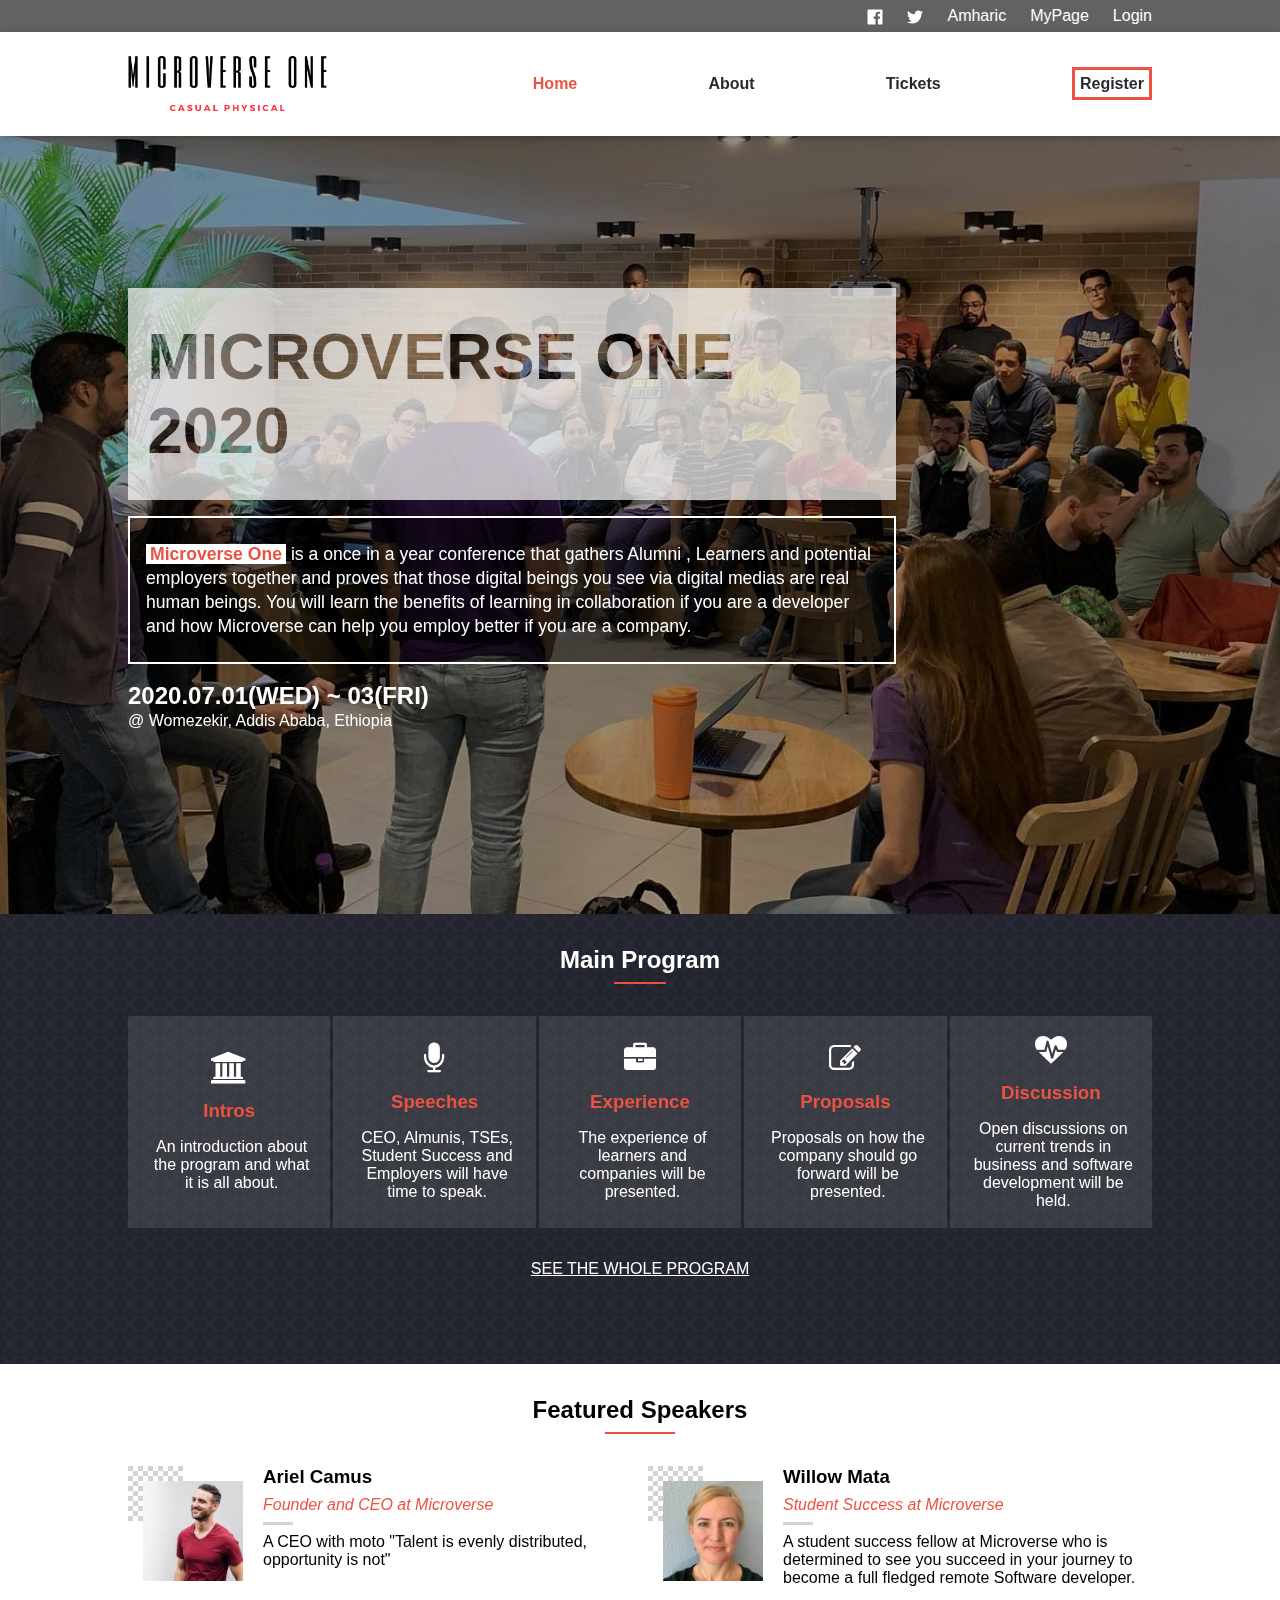
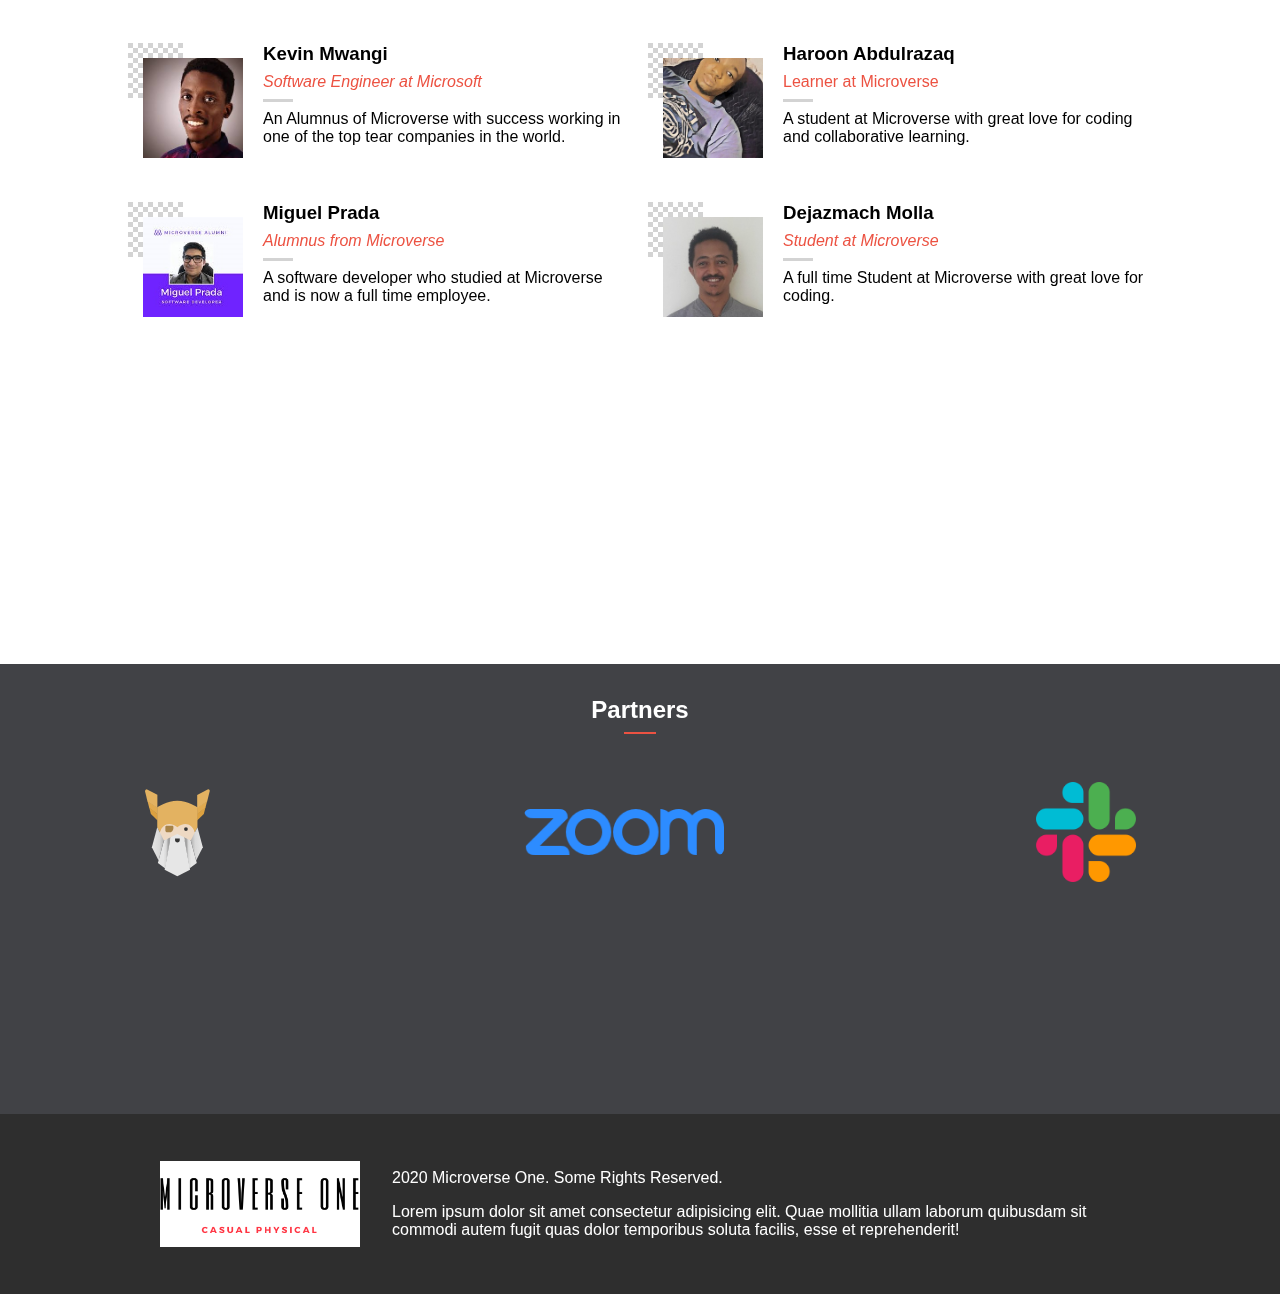
==== index.html @ 07398efe "Styled the footer" ====
<!DOCTYPE html>
<html lang="en">

<head>
  <meta charset="UTF-8">
  <meta name="viewport" content="width=device-width, initial-scale=1.0">
  <title>Microverse One | Home</title>
  <link rel="stylesheet" href="styles/main.css">
  <link rel="shortcut icon" href="/images/MO.png" type="image/x-icon">
  <link rel="stylesheet" href="https://stackpath.bootstrapcdn.com/font-awesome/4.7.0/css/font-awesome.min.css" />
</head>

<body>
  <nav>
    <ul class="social-link-nav page-pad-lg">
      <li><a href="#"><img src="./images/facebook.svg" alt="facebook"></a></li>
      <li><a href="#"><img src="./images/twitter.svg" alt="twitter"></a></li>
      <li><a href="#">Amharic</a></li>
      <li><a href="#">MyPage</a></li>
      <li><a href="#">Login</a></li>
    </ul>
    <div class="main-nav page-pad-lg page-pad-sm">
      <a href=""><img src="./images/menu.svg" alt="Navigation Menu"></a>
      <div class="lg-nav">
        <a href="#"><img src="./images/microverse_one2.png" alt="Logo"></a>
        <div class="right-lg-nav">
          <ul>
            <li><a href="#" class="red bold-700">Home</a></li>
            <li><a href="#" class="black bold-700">About</a></li>
            <li><a href="#" class="black bold-700">Tickets</a></li>
            <li><a href="#" class="black bold-700 border-red-3">Register</a></li>
          </ul>
        </div>
      </div>

    </div>
  </nav>
  <main>
    <section class="welcome">
      <div class="page-pad-lg page-pad-sm">
        <h1>Microverse One 2020</h1>
        <p><b class="red">Microverse One</b> is a once in a year conference that gathers Alumni , Learners and potential
          employers together and proves that those digital beings you see via digital medias are real human beings. You
          will learn the benefits of learning in collaboration if you are a developer and how Microverse can help you
          employ better if you are a company.</p>
        <p class="meeting-time">2020.07.01(WED) ~ 03(FRI)</p>
        <p>@ Womezekir, Addis Ababa, Ethiopia</p>
      </div>

    </section>
    <section class="common-section main-programs page-pad-lg page-pad-sm">
      <div>
        <h2>Main Program</h2>
        <div></div>
      </div>
      <div class="programs">
        <article class="program">
          <i class="fa fa-university" aria-hidden="true"></i>
          <h3 class="red">Intros</h3>
          <p>An introduction about the program and what it is all about.</p>
        </article>
        <article class="program">
          <i class="fa fa-microphone" aria-hidden="true"></i>
          <h3 class="red">Speeches</h3>
          <p>CEO, Almunis, TSEs, Student Success and Employers will have time to speak.</p>
        </article>
        <article class="program">
          <i class="fa fa-briefcase" aria-hidden="true"></i>
          <h3 class="red">Experience</h3>
          <p>The experience of learners and companies will be presented.</p>
        </article>
        <article class="program">
          <i class="fa fa-pencil-square-o" aria-hidden="true"></i>
          <h3 class="red">Proposals</h3>
          <p>Proposals on how the company should go forward will be presented.</p>
        </article>
        <article class="program">
          <i class="fa fa-heartbeat" aria-hidden="true"></i>
          <h3 class="red">Discussion</h3>
          <p>Open discussions on current trends in business and software development will be held.</p>
        </article>
      </div>
      <a href="#">SEE THE WHOLE PROGRAM</a>
      <a href="#" class="join-program">Join Microverse One 2020</a>
    </section>
    <section class="common-section speakers page-pad-lg page-pad-sm">
      <div>
        <h2>Featured Speakers</h2>
        <div></div>
      </div>
      <div class="speaker-grid">
        <article>
          <div class="img-back-grid">
            <div></div>
            <div></div>
            <div></div>
            <div></div>
            <div></div>
            <div></div>
            <div></div>
            <div></div>
            <div></div>
            <div></div>
            <div></div>
            <div></div>
            <div></div>
            <div></div>
            <div></div>
            <div></div>
            <div></div>
            <div></div>
            <div></div>
            <div></div>
            <div></div>
            <div></div>
            <div></div>
            <div></div>
            <div></div>
            <div></div>
            <div></div>
            <div></div>
            <div></div>
            <div></div>
            <div></div>
            <div></div>
            <div></div>
            <div></div>
            <div></div>
            <div></div>
            <div></div>
            <div></div>
            <div></div>
            <div></div>
            <div></div>
            <div></div>
            <div></div>
            <div></div>
            <div></div>
            <div></div>
            <div></div>
            <div></div>
            <div></div>
            <div></div>
            <div></div>
            <div></div>
            <div></div>
            <div></div>
            <div></div>
            <div></div>
            <div></div>
            <div></div>
            <div></div>
            <div></div>
            <div></div>
            <div></div>
            <div></div>
            <div></div>
            <div></div>
            <div></div>
            <div></div>
            <div></div>
            <div></div>
            <div></div>
            <div></div>
            <div></div>
            <div></div>
            <div></div>
            <div></div>
            <div></div>
            <div></div>
            <div></div>
            <div></div>
            <div></div>
            <div></div>
            <div></div>
            <div></div>
            <div></div>
            <div></div>
            <div></div>
            <div></div>
            <div></div>
            <div></div>
            <div></div>
            <div></div>
            <div></div>
            <div></div>
            <div></div>
            <div></div>
            <div></div>
            <div></div>
            <div></div>
            <div></div>
            <div></div>
            <div></div>
            <div></div>
            <div></div>
            <div></div>
            <div></div>
            <div></div>
            <div></div>
            <div></div>
            <div></div>
            <div></div>
            <div></div>
            <div></div>
            <div></div>
            <div></div>
            <div></div>
            <div></div>
            <div></div>
            <div></div>
            <div></div>
            <div></div>
            <div></div>
          </div>
          <img src="/images/speaker1.jpg" alt="Ariel">
          <div class="speaker-desc">
            <h3>Ariel Camus</h3>
            <p><em>Founder and CEO at Microverse</em></p>
            <div></div>
            <p>A CEO with moto "Talent is evenly distributed, opportunity is not"</p>
          </div>
        </article>
        <article>
          <div class="img-back-grid">
            <div></div>
            <div></div>
            <div></div>
            <div></div>
            <div></div>
            <div></div>
            <div></div>
            <div></div>
            <div></div>
            <div></div>
            <div></div>
            <div></div>
            <div></div>
            <div></div>
            <div></div>
            <div></div>
            <div></div>
            <div></div>
            <div></div>
            <div></div>
            <div></div>
            <div></div>
            <div></div>
            <div></div>
            <div></div>
            <div></div>
            <div></div>
            <div></div>
            <div></div>
            <div></div>
            <div></div>
            <div></div>
            <div></div>
            <div></div>
            <div></div>
            <div></div>
            <div></div>
            <div></div>
            <div></div>
            <div></div>
            <div></div>
            <div></div>
            <div></div>
            <div></div>
            <div></div>
            <div></div>
            <div></div>
            <div></div>
            <div></div>
            <div></div>
            <div></div>
            <div></div>
            <div></div>
            <div></div>
            <div></div>
            <div></div>
            <div></div>
            <div></div>
            <div></div>
            <div></div>
            <div></div>
            <div></div>
            <div></div>
            <div></div>
            <div></div>
            <div></div>
            <div></div>
            <div></div>
            <div></div>
            <div></div>
            <div></div>
            <div></div>
            <div></div>
            <div></div>
            <div></div>
            <div></div>
            <div></div>
            <div></div>
            <div></div>
            <div></div>
            <div></div>
            <div></div>
            <div></div>
            <div></div>
            <div></div>
            <div></div>
            <div></div>
            <div></div>
            <div></div>
            <div></div>
            <div></div>
            <div></div>
            <div></div>
            <div></div>
            <div></div>
            <div></div>
            <div></div>
            <div></div>
            <div></div>
            <div></div>
            <div></div>
            <div></div>
            <div></div>
            <div></div>
            <div></div>
            <div></div>
            <div></div>
            <div></div>
            <div></div>
            <div></div>
            <div></div>
            <div></div>
            <div></div>
            <div></div>
            <div></div>
            <div></div>
            <div></div>
            <div></div>
            <div></div>
            <div></div>
            <div></div>
          </div>
          <img src="/images/speaker2.png" alt="Ariel">
          <div class="speaker-desc">
            <h3>Willow Mata</h3>
            <p><em>Student Success at Microverse</em></p>
            <div></div>
            <p>A student success fellow at Microverse who is determined to see you succeed in your journey to become a
              full fledged remote Software developer.</p>
          </div>
        </article>
        <article>
          <div class="img-back-grid">
            <div></div>
            <div></div>
            <div></div>
            <div></div>
            <div></div>
            <div></div>
            <div></div>
            <div></div>
            <div></div>
            <div></div>
            <div></div>
            <div></div>
            <div></div>
            <div></div>
            <div></div>
            <div></div>
            <div></div>
            <div></div>
            <div></div>
            <div></div>
            <div></div>
            <div></div>
            <div></div>
            <div></div>
            <div></div>
            <div></div>
            <div></div>
            <div></div>
            <div></div>
            <div></div>
            <div></div>
            <div></div>
            <div></div>
            <div></div>
            <div></div>
            <div></div>
            <div></div>
            <div></div>
            <div></div>
            <div></div>
            <div></div>
            <div></div>
            <div></div>
            <div></div>
            <div></div>
            <div></div>
            <div></div>
            <div></div>
            <div></div>
            <div></div>
            <div></div>
            <div></div>
            <div></div>
            <div></div>
            <div></div>
            <div></div>
            <div></div>
            <div></div>
            <div></div>
            <div></div>
            <div></div>
            <div></div>
            <div></div>
            <div></div>
            <div></div>
            <div></div>
            <div></div>
            <div></div>
            <div></div>
            <div></div>
            <div></div>
            <div></div>
            <div></div>
            <div></div>
            <div></div>
            <div></div>
            <div></div>
            <div></div>
            <div></div>
            <div></div>
            <div></div>
            <div></div>
            <div></div>
            <div></div>
            <div></div>
            <div></div>
            <div></div>
            <div></div>
            <div></div>
            <div></div>
            <div></div>
            <div></div>
            <div></div>
            <div></div>
            <div></div>
            <div></div>
            <div></div>
            <div></div>
            <div></div>
            <div></div>
            <div></div>
            <div></div>
            <div></div>
            <div></div>
            <div></div>
            <div></div>
            <div></div>
            <div></div>
            <div></div>
            <div></div>
            <div></div>
            <div></div>
            <div></div>
            <div></div>
            <div></div>
            <div></div>
            <div></div>
            <div></div>
            <div></div>
            <div></div>
            <div></div>
          </div>
          <img src="/images/speaker3.jpg" alt="Ariel">
          <div class="speaker-desc">
            <h3>Kevin Mwangi</h3>
            <p><em>Software Engineer at Microsoft</em></p>
            <div></div>
            <p>An Alumnus of Microverse with success working in one of the top tear companies in the world.</p>
          </div>
        </article>
        <article>
          <div class="img-back-grid">
            <div></div>
            <div></div>
            <div></div>
            <div></div>
            <div></div>
            <div></div>
            <div></div>
            <div></div>
            <div></div>
            <div></div>
            <div></div>
            <div></div>
            <div></div>
            <div></div>
            <div></div>
            <div></div>
            <div></div>
            <div></div>
            <div></div>
            <div></div>
            <div></div>
            <div></div>
            <div></div>
            <div></div>
            <div></div>
            <div></div>
            <div></div>
            <div></div>
            <div></div>
            <div></div>
            <div></div>
            <div></div>
            <div></div>
            <div></div>
            <div></div>
            <div></div>
            <div></div>
            <div></div>
            <div></div>
            <div></div>
            <div></div>
            <div></div>
            <div></div>
            <div></div>
            <div></div>
            <div></div>
            <div></div>
            <div></div>
            <div></div>
            <div></div>
            <div></div>
            <div></div>
            <div></div>
            <div></div>
            <div></div>
            <div></div>
            <div></div>
            <div></div>
            <div></div>
            <div></div>
            <div></div>
            <div></div>
            <div></div>
            <div></div>
            <div></div>
            <div></div>
            <div></div>
            <div></div>
            <div></div>
            <div></div>
            <div></div>
            <div></div>
            <div></div>
            <div></div>
            <div></div>
            <div></div>
            <div></div>
            <div></div>
            <div></div>
            <div></div>
            <div></div>
            <div></div>
            <div></div>
            <div></div>
            <div></div>
            <div></div>
            <div></div>
            <div></div>
            <div></div>
            <div></div>
            <div></div>
            <div></div>
            <div></div>
            <div></div>
            <div></div>
            <div></div>
            <div></div>
            <div></div>
            <div></div>
            <div></div>
            <div></div>
            <div></div>
            <div></div>
            <div></div>
            <div></div>
            <div></div>
            <div></div>
            <div></div>
            <div></div>
            <div></div>
            <div></div>
            <div></div>
            <div></div>
            <div></div>
            <div></div>
            <div></div>
            <div></div>
            <div></div>
            <div></div>
            <div></div>
            <div></div>
          </div>
          <img src="/images/speaker4.jpg" alt="Ariel">
          <div class="speaker-desc">
            <h3>Haroon Abdulrazaq</h3>
            <p>Learner at Microverse</p>
            <div></div>
            <p>A student at Microverse with great love for coding and collaborative learning.</p>
          </div>
        </article>
        <article>
          <div class="img-back-grid">
            <div></div>
            <div></div>
            <div></div>
            <div></div>
            <div></div>
            <div></div>
            <div></div>
            <div></div>
            <div></div>
            <div></div>
            <div></div>
            <div></div>
            <div></div>
            <div></div>
            <div></div>
            <div></div>
            <div></div>
            <div></div>
            <div></div>
            <div></div>
            <div></div>
            <div></div>
            <div></div>
            <div></div>
            <div></div>
            <div></div>
            <div></div>
            <div></div>
            <div></div>
            <div></div>
            <div></div>
            <div></div>
            <div></div>
            <div></div>
            <div></div>
            <div></div>
            <div></div>
            <div></div>
            <div></div>
            <div></div>
            <div></div>
            <div></div>
            <div></div>
            <div></div>
            <div></div>
            <div></div>
            <div></div>
            <div></div>
            <div></div>
            <div></div>
            <div></div>
            <div></div>
            <div></div>
            <div></div>
            <div></div>
            <div></div>
            <div></div>
            <div></div>
            <div></div>
            <div></div>
            <div></div>
            <div></div>
            <div></div>
            <div></div>
            <div></div>
            <div></div>
            <div></div>
            <div></div>
            <div></div>
            <div></div>
            <div></div>
            <div></div>
            <div></div>
            <div></div>
            <div></div>
            <div></div>
            <div></div>
            <div></div>
            <div></div>
            <div></div>
            <div></div>
            <div></div>
            <div></div>
            <div></div>
            <div></div>
            <div></div>
            <div></div>
            <div></div>
            <div></div>
            <div></div>
            <div></div>
            <div></div>
            <div></div>
            <div></div>
            <div></div>
            <div></div>
            <div></div>
            <div></div>
            <div></div>
            <div></div>
            <div></div>
            <div></div>
            <div></div>
            <div></div>
            <div></div>
            <div></div>
            <div></div>
            <div></div>
            <div></div>
            <div></div>
            <div></div>
            <div></div>
            <div></div>
            <div></div>
            <div></div>
            <div></div>
            <div></div>
            <div></div>
            <div></div>
            <div></div>
            <div></div>
          </div>
          <img src="/images/speaker5.jpg" alt="Ariel">
          <div class="speaker-desc">
            <h3>Miguel Prada</h3>
            <p><em>Alumnus from Microverse</em></p>
            <div></div>
            <p>A software developer who studied at Microverse and is now a full time employee.</p>
          </div>
        </article>
        <article>
          <div class="img-back-grid">
            <div></div>
            <div></div>
            <div></div>
            <div></div>
            <div></div>
            <div></div>
            <div></div>
            <div></div>
            <div></div>
            <div></div>
            <div></div>
            <div></div>
            <div></div>
            <div></div>
            <div></div>
            <div></div>
            <div></div>
            <div></div>
            <div></div>
            <div></div>
            <div></div>
            <div></div>
            <div></div>
            <div></div>
            <div></div>
            <div></div>
            <div></div>
            <div></div>
            <div></div>
            <div></div>
            <div></div>
            <div></div>
            <div></div>
            <div></div>
            <div></div>
            <div></div>
            <div></div>
            <div></div>
            <div></div>
            <div></div>
            <div></div>
            <div></div>
            <div></div>
            <div></div>
            <div></div>
            <div></div>
            <div></div>
            <div></div>
            <div></div>
            <div></div>
            <div></div>
            <div></div>
            <div></div>
            <div></div>
            <div></div>
            <div></div>
            <div></div>
            <div></div>
            <div></div>
            <div></div>
            <div></div>
            <div></div>
            <div></div>
            <div></div>
            <div></div>
            <div></div>
            <div></div>
            <div></div>
            <div></div>
            <div></div>
            <div></div>
            <div></div>
            <div></div>
            <div></div>
            <div></div>
            <div></div>
            <div></div>
            <div></div>
            <div></div>
            <div></div>
            <div></div>
            <div></div>
            <div></div>
            <div></div>
            <div></div>
            <div></div>
            <div></div>
            <div></div>
            <div></div>
            <div></div>
            <div></div>
            <div></div>
            <div></div>
            <div></div>
            <div></div>
            <div></div>
            <div></div>
            <div></div>
            <div></div>
            <div></div>
            <div></div>
            <div></div>
            <div></div>
            <div></div>
            <div></div>
            <div></div>
            <div></div>
            <div></div>
            <div></div>
            <div></div>
            <div></div>
            <div></div>
            <div></div>
            <div></div>
            <div></div>
            <div></div>
            <div></div>
            <div></div>
            <div></div>
            <div></div>
            <div></div>
          </div>
          <img src="/images/speaker6.jpg" alt="Ariel">
          <div class="speaker-desc">
            <h3>Dejazmach Molla</h3>
            <p><em>Student at Microverse</em></p>
            <div></div>
            <p>A full time Student at Microverse with great love for coding.</p>
          </div>
        </article>
        <!-- <article>
          <div class="img-back-grid">
            <div></div>
            <div></div>
            <div></div>
            <div></div>
            <div></div>
            <div></div>
            <div></div>
            <div></div>
            <div></div>
            <div></div>
            <div></div>
            <div></div>
            <div></div>
            <div></div>
            <div></div>
            <div></div>
            <div></div>
            <div></div>
            <div></div>
            <div></div>
            <div></div>
            <div></div>
            <div></div>
            <div></div>
            <div></div>
            <div></div>
            <div></div>
            <div></div>
            <div></div>
            <div></div>
            <div></div>
            <div></div>
            <div></div>
            <div></div>
            <div></div>
            <div></div>
            <div></div>
            <div></div>
            <div></div>
            <div></div>
            <div></div>
            <div></div>
            <div></div>
            <div></div>
            <div></div>
            <div></div>
            <div></div>
            <div></div>
            <div></div>
            <div></div>
            <div></div>
            <div></div>
            <div></div>
            <div></div>
            <div></div>
            <div></div>
            <div></div>
            <div></div>
            <div></div>
            <div></div>
            <div></div>
            <div></div>
            <div></div>
            <div></div>
            <div></div>
            <div></div>
            <div></div>
            <div></div>
            <div></div>
            <div></div>
            <div></div>
            <div></div>
            <div></div>
            <div></div>
            <div></div>
            <div></div>
            <div></div>
            <div></div>
            <div></div>
            <div></div>
            <div></div>
            <div></div>
            <div></div>
            <div></div>
            <div></div>
            <div></div>
            <div></div>
            <div></div>
            <div></div>
            <div></div>
            <div></div>
            <div></div>
            <div></div>
            <div></div>
            <div></div>
            <div></div>
            <div></div>
            <div></div>
            <div></div>
            <div></div>
            <div></div>
            <div></div>
            <div></div>
            <div></div>
            <div></div>
            <div></div>
            <div></div>
            <div></div>
            <div></div>
            <div></div>
            <div></div>
            <div></div>
            <div></div>
            <div></div>
            <div></div>
            <div></div>
            <div></div>
            <div></div>
            <div></div>
            <div></div>
            <div></div>
          </div>
          <img src="/images/speaker2.jpg" alt="Ariel">
          <h2>Dj</h2>
          <div class="gray-underline"></div>
          <p></p>
        </article> -->
      </div>
    </section>
    <section class="common-section partners page-pad-lg page-pad-sm">
      <div>
        <h2>Partners</h2>
        <div></div>
      </div>
      <div class="partners-list">
        <img src="./images/odin.svg" alt="Odin Logo">
        <img src="./images/zoom.png" alt="Zoom Logo">
        <img src="./images/slack.png" alt="Slack Logo">
      </div>
    </section>
  </main>
  <footer class="page-pad-lg page-pad-sm">
    <img src="./images/microverse_one2.png" alt="Logo">
    <div>
      <p>2020 Microverse One. Some Rights Reserved.</p>
      <p>Lorem ipsum dolor sit amet consectetur adipisicing elit. Quae mollitia ullam laborum quibusdam sit commodi
        autem fugit quas dolor temporibus soluta facilis, esse et reprehenderit!</p>
    </div>
  </footer>
</body>

</html>
---- styles/main.css ----
* {
  margin: 0;
  padding: 0;
  box-sizing: border-box;
}

body {
  font-family: lato, sans-serif;
}

li {
  list-style: none;
}

a {
  text-decoration: none;
}

footer {
  min-height: 20vh;
  display: flex;
  color: white;
  align-items: center;
}

footer img {
  max-width: 200px;
  margin: 2rem;
}

footer p:last-of-type {
  display: none;
}

.main-nav > a {
  display: block;
  width: 40px;
}

.main-nav > a > img {
  display: inline-block;
  max-height: 2.5rem;
}

.social-link-nav {
  display: none;
}

.main-nav {
  width: 100%;
  min-height: 6.5rem;
  display: flex;
  align-items: center;
  position: fixed;
  top: 0;
  background-color: white;
  box-shadow: none;
  z-index: 3;
}

.page-pad-sm {
  padding: 0 1.5rem;
}

.welcome {
  min-height: 90vh;
  margin-top: 6.5rem;
  background: url(/images/meeting1.jpg) no-repeat;
  background-position: center;
  background-size: cover;
  background-attachment: fixed; 
}

.welcome > div {
  min-height: 90vh;
  background-color: rgba(0, 0, 0, 0.4);
  display: flex;
  flex-direction: column;
  align-items: center;
  justify-content: center;
}

.welcome h1 {
  font-size: 3rem;
  color: #000;
  background-color: rgba(255, 255, 255, 0.7);
  mix-blend-mode: screen;
  font-weight: 800;
  text-transform: uppercase;
  overflow: hidden;
  padding: 1.5rem 1rem;
}

.welcome p:first-of-type {
  padding: 1rem 1rem;
  color: white;
  border: 2px solid white;
  background-color: rgba(0, 0, 0, 0.4);
  font-size: 1rem;
  line-height: 1.5rem;
}

.welcome p {
  color: white;
}

.welcome p:not(:last-of-type) {
  margin-top: 1rem;
}

.welcome b {
  background-color: white;
  padding: 0 .25rem;
}

.meeting-time {
  font-size: 1.2rem;
  font-weight: 700;
}

.welcome h1,
.welcome p {
  width: 85%;
  text-align: center;
}

.main-programs {
  background: url(/images/main-prog-bg.png) repeat;
  min-height: 50vh;
}

.speakers {
  min-height: 100vh;
}

.speaker-desc {
  margin-left: 135px;
  text-align: left;
}

.speaker-desc > * {
  margin-bottom: .5rem;
}

.speaker-desc > p:first-of-type {
  text-emphasis: italic;
  color: #EC5242;
}

.speaker-desc > div {
  width: 30px;
  height: 3px;
  background-color: #d3d3d3;
}

.partners {
  min-height: 50vh;
  background-color: #414246;
}

.partners h2 {
  color: white;
}

.partners-list {
  display: flex;
  align-items: center;
  justify-content: space-between;
  flex-wrap: wrap;

}

.partners img {
  max-width: 200px;
  max-height: 100px;
  border-radius: 6px;
  margin: 1rem;
}

.lg-nav {
  display: none;
}

.red {
  color: #EC5242;
}

.black {
  color: #272A31;
}

.common-section {
  text-align: center;
  padding-top: 2rem;
}

.common-section h2 {
  padding-top: 2rem;
  padding-bottom: .5rem;
}

.bold-700 {
  font-weight: 700;
}

.border-red-3 {
  border: 3px solid #EC5242;
  padding: 5px;
}

.program {
  text-align: center;
  background-color: rgba(255, 255, 255, 0.1);
  margin-bottom: 1rem;
  padding: 1rem 1rem 0;
  width: 100%;
  display: grid;
  grid-template-columns: 1fr 3fr 5fr;
  border: 2px solid transparent;
  align-content: center;
}

.program:hover {
  border: 2px solid white;
}

.program p,
.program i {
  color: white;
}

.program i {
  font-size: 2rem;
}

.program > * {
  padding-bottom: 1rem;
  text-align: left;
  align-self: center;
}

.program h2 {
  font-size: 1.2rem;
  font-weight: 700;
}

.program p {
  margin-left: 5px;
}

.common-section > div:first-of-type {
  display: inline-block;
  margin-bottom: 2rem;
}

.main-programs > div > h2 {
  text-align: center;
  color: white;
}

.common-section > div:first-of-type > div {
  width: 33%;
  height: 2px;
  background-color: #EC5242;
  margin: auto;
}

.join-program {
  display: inline-block;
  padding: 1rem;
  background-color: #EC5242;
  color: white;
  font-size: 1.5rem;
  margin-bottom: 2rem;
}

.main-programs > a:first-of-type {
  display: none;
}

.speaker-grid article {
  position: relative;;
}

.speaker-grid > article {
  margin-bottom: 4rem;
}

.img-back-grid {
  position: absolute;
  top: 0;
  left: 0;
  display: grid;
  grid-template-columns: repeat(11, 1fr);
}

.speaker-grid article img {
  position: absolute;
  left: 15px;
  top: 15px;
  width: 100px;

}

.img-back-grid div {
  width: 5px;
  height: 5px;
}

.img-back-grid div:nth-child(2n+1) {
  background-color: #000;
}

footer {
  background-color: #2e2e2e;
}


@media screen and (min-width: 768px) {
  .social-link-nav img {
    height: 1rem;
  }

  .lg-nav > a {
    display: inline-block;
    width: 200px;
    margin-right: 20%;
  }
  
  .lg-nav > a > img {
    width: 100%;
  }

  .main-nav > a {
    display: none;
  }

  .right-lg-nav > ul {
    display: flex;
    align-items: center;
    justify-content: space-between;

  }

  .right-lg-nav li {
    padding: 1rem 0;
  }

  .social-link-nav > li {
    padding-left: 1.5rem;
  }

  .social-link-nav a {
    color: white;
    display: flex;
    align-items: center;
    font-size: 1rem;
  }

  .social-link-nav img {
    margin-top: 2px;
  }

  .social-link-nav {
    min-height: 2rem;
    width: 100%;
    display: flex;
    align-items: center;
    justify-content: flex-end;
    position: fixed;
    top: 0;
    background-color: #626262;
    z-index: 3;
  }

  .main-nav {
    top: 2rem;
    box-shadow: 0 2px 5px 0 rgba(0,0,0,0.16), 0 2px 10px 0 rgba(0,0,0,0.12);
  }

  .welcome {
    margin-top: 6.5rem;
  }

  .welcome > div {
    align-items: flex-start;
  }

  .welcome p:first-of-type {
    padding: 1.5rem 1rem;
    line-height: 1.5rem;
    font-size: 1.1rem;
  }

  .meeting-time {
    padding: 0;
    margin-top: 1rem;
    font-size: 1.5rem;
    line-height: 2rem;
  }

  .welcome h1 {
    display: block;
    font-size: 4rem;
    padding: 2rem 1.2rem;
  }

  .page-pad-lg {
    padding: 0 10%;
  }

  .lg-nav {
    display: flex;
    width: 100%;
  }

  .right-lg-nav {
    width: calc(80% - 200px);
    margin: auto;
  }

  .welcome h1,
  .welcome p {
    width: 75%;
    text-align: left;
  }

  .programs {
    display: grid;
    grid-template-columns: repeat(5, 1fr);
    gap: 3px;
  }

  .program {
    display: block;
    margin-bottom: 0;
    text-align: center;
  }

  .program > * {
    text-align: center;
  }

  .join-program {
    display: none;
  }

  .main-programs > a:first-of-type {
    color: white;
    text-decoration: underline;
    display: block;
    padding: 2rem 0 3rem;
  }

  .speaker-grid {
    display: grid;
    grid-template-columns: repeat(2, 1fr);
    gap: 1rem;
  }

  .img-back-grid div:nth-child(2n+1) {
    background-color: #d3d3d3;
  }

  .speaker-grid > article {
    margin-bottom: 2rem;
  }

  footer p:last-of-type {
    display: block;
    margin-top: 1rem;
  }
}
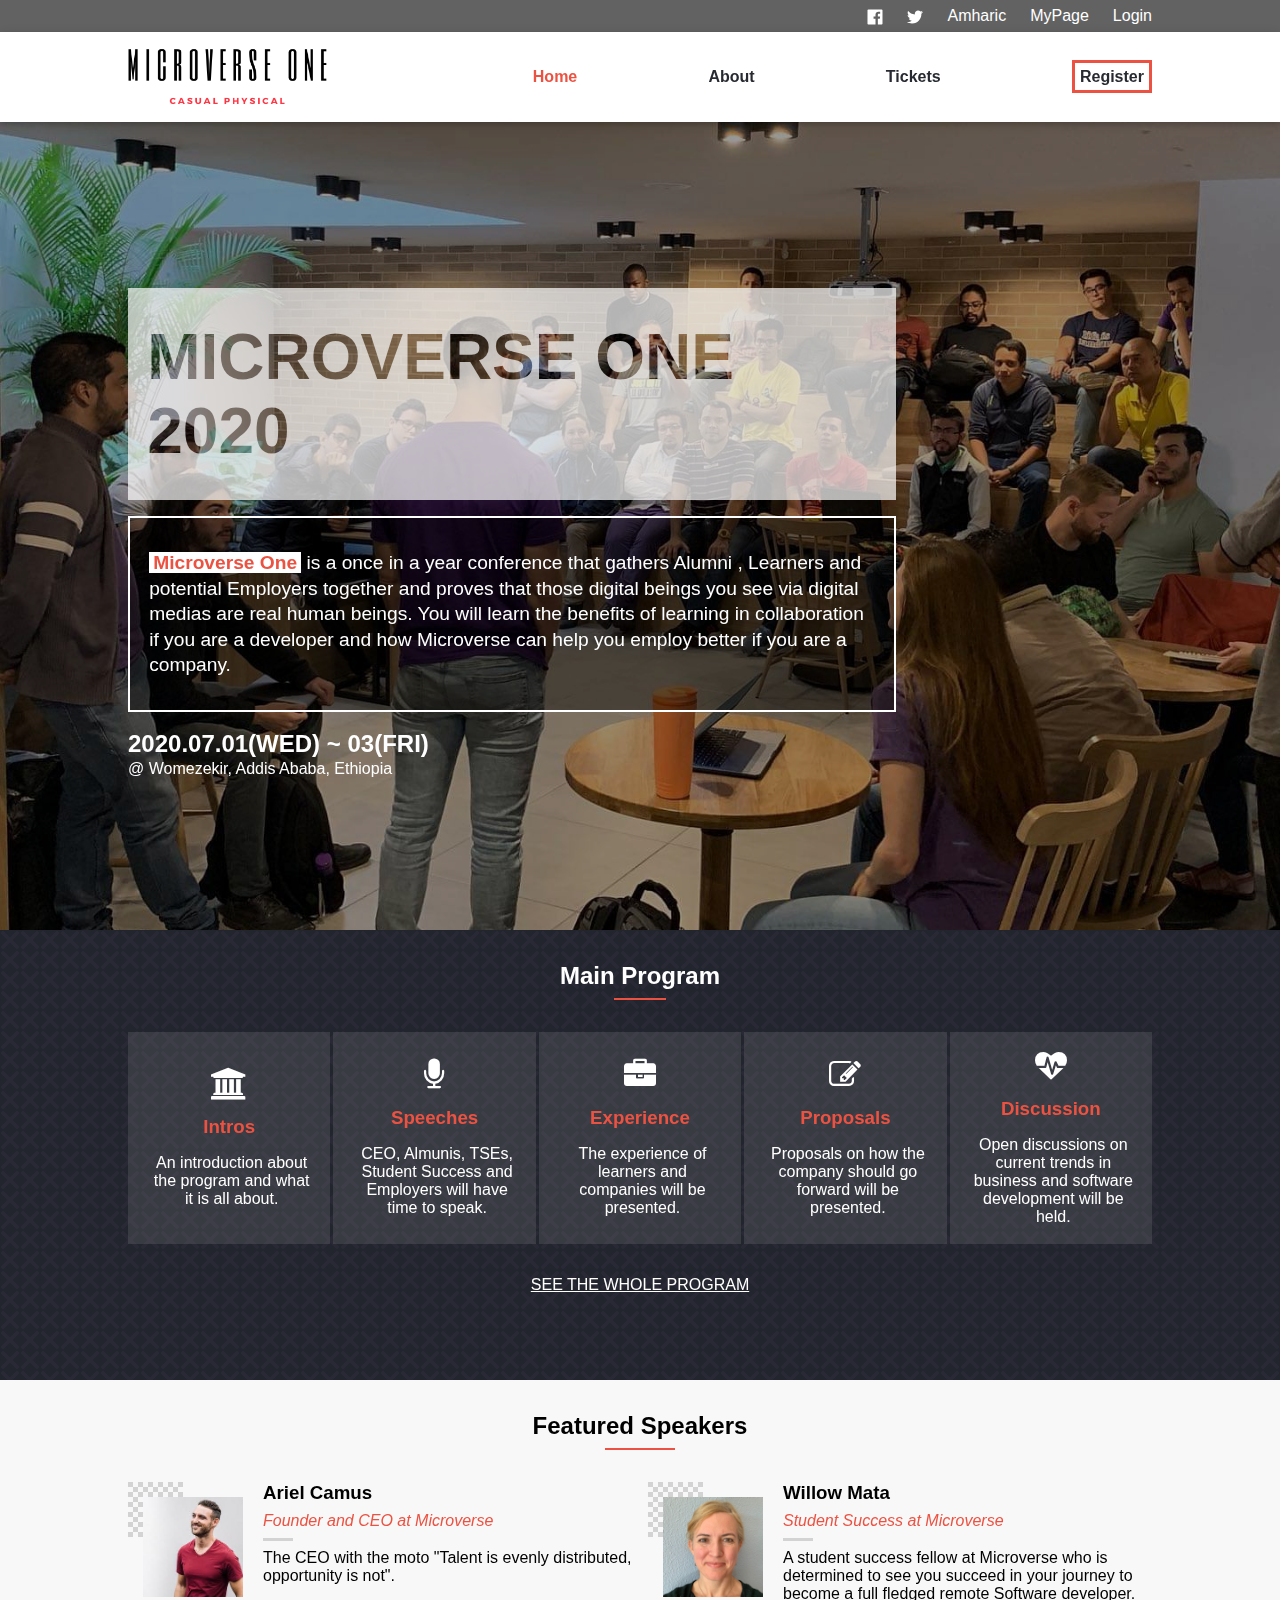
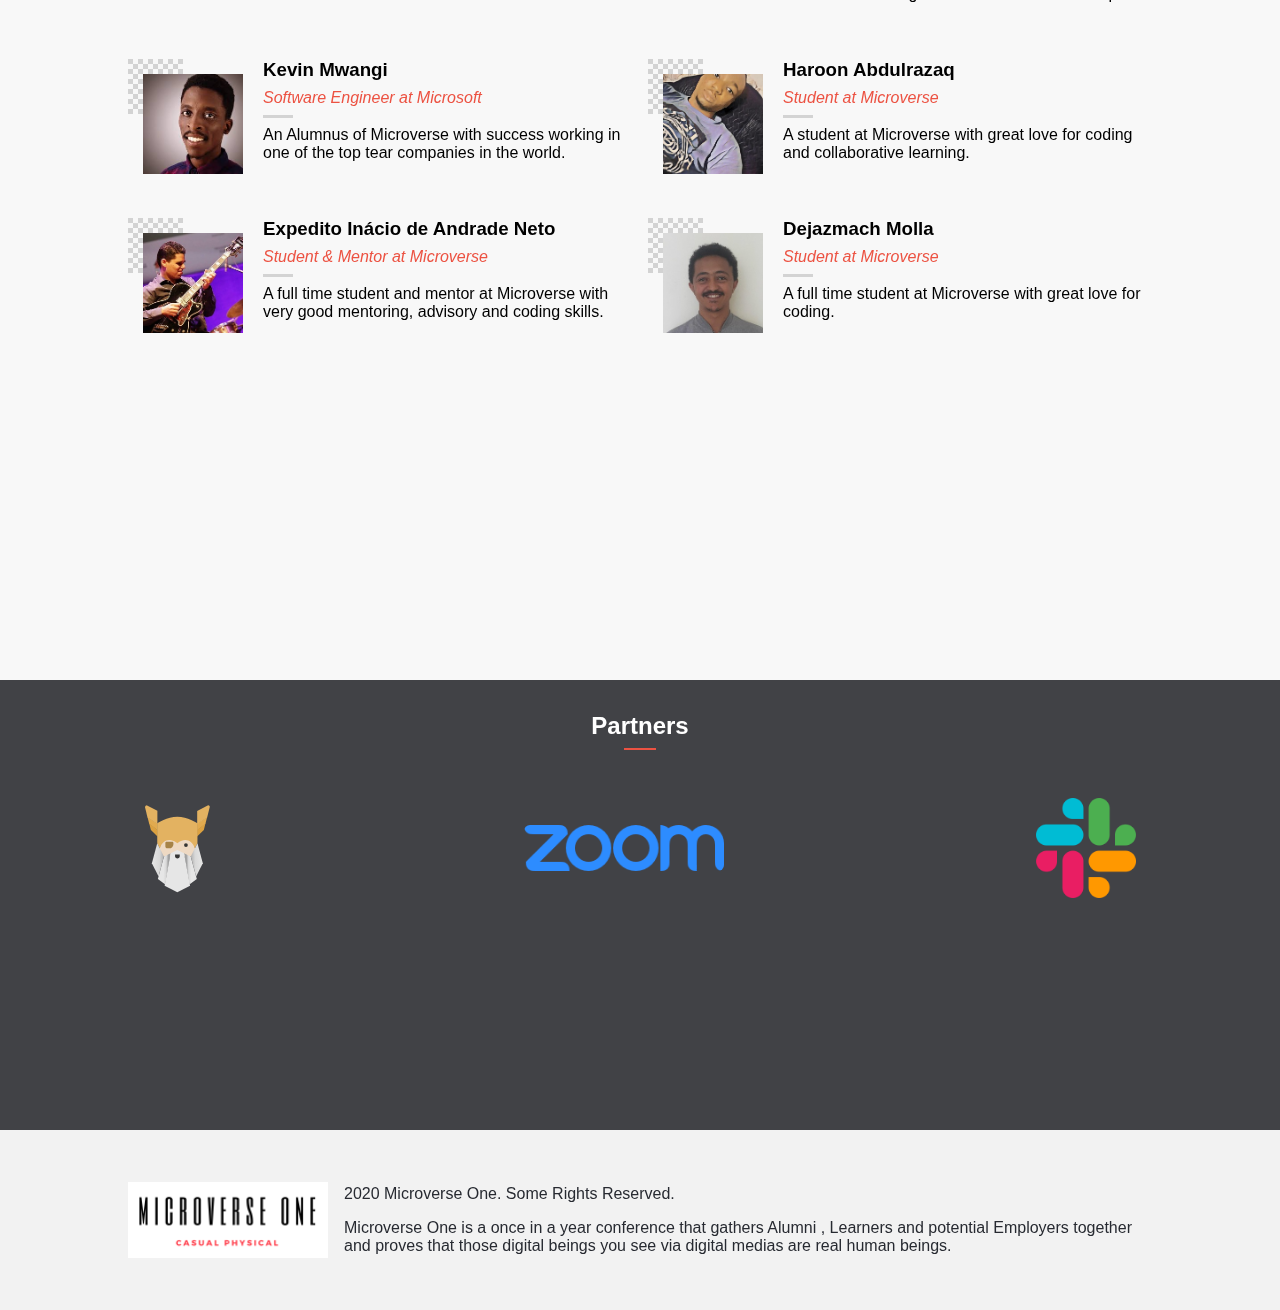
==== commit 2afc07e2: "Created a common stylesheet and made it accessible by multiple pages" ====
--- a/index.html
+++ b/index.html
@@ -4,7 +4,8 @@
 <head>
   <meta charset="UTF-8">
   <meta name="viewport" content="width=device-width, initial-scale=1.0">
-  <title>Microverse One | Home</title>
+  <title>Home | Microverse One </title>
+  <link rel="stylesheet" href="styles/common.css">
   <link rel="stylesheet" href="styles/main.css">
   <link rel="shortcut icon" href="/images/MO.png" type="image/x-icon">
   <link rel="stylesheet" href="https://stackpath.bootstrapcdn.com/font-awesome/4.7.0/css/font-awesome.min.css" />
@@ -26,13 +27,12 @@
         <div class="right-lg-nav">
           <ul>
             <li><a href="#" class="red bold-700">Home</a></li>
-            <li><a href="#" class="black bold-700">About</a></li>
+            <li><a href="/about.html" class="black bold-700">About</a></li>
             <li><a href="#" class="black bold-700">Tickets</a></li>
             <li><a href="#" class="black bold-700 border-red-3">Register</a></li>
           </ul>
         </div>
       </div>
-
     </div>
   </nav>
   <main>
@@ -40,7 +40,7 @@
       <div class="page-pad-lg page-pad-sm">
         <h1>Microverse One 2020</h1>
         <p><b class="red">Microverse One</b> is a once in a year conference that gathers Alumni , Learners and potential
-          employers together and proves that those digital beings you see via digital medias are real human beings. You
+          Employers together and proves that those digital beings you see via digital medias are real human beings. You
           will learn the benefits of learning in collaboration if you are a developer and how Microverse can help you
           employ better if you are a company.</p>
         <p class="meeting-time">2020.07.01(WED) ~ 03(FRI)</p>
@@ -90,7 +90,7 @@
       </div>
       <div class="speaker-grid">
         <article>
-          <div class="img-back-grid">
+          <div class="square-grid-11">
             <div></div>
             <div></div>
             <div></div>
@@ -218,11 +218,11 @@
             <h3>Ariel Camus</h3>
             <p><em>Founder and CEO at Microverse</em></p>
             <div></div>
-            <p>A CEO with moto "Talent is evenly distributed, opportunity is not"</p>
+            <p>The CEO with the moto "Talent is evenly distributed, opportunity is not".</p>
           </div>
         </article>
         <article>
-          <div class="img-back-grid">
+          <div class="square-grid-11">
             <div></div>
             <div></div>
             <div></div>
@@ -355,7 +355,7 @@
           </div>
         </article>
         <article>
-          <div class="img-back-grid">
+          <div class="square-grid-11">
             <div></div>
             <div></div>
             <div></div>
@@ -487,7 +487,7 @@
           </div>
         </article>
         <article>
-          <div class="img-back-grid">
+          <div class="square-grid-11">
             <div></div>
             <div></div>
             <div></div>
@@ -613,13 +613,13 @@
           <img src="/images/speaker4.jpg" alt="Ariel">
           <div class="speaker-desc">
             <h3>Haroon Abdulrazaq</h3>
-            <p>Learner at Microverse</p>
+            <p><em>Student at Microverse</em></p>
             <div></div>
             <p>A student at Microverse with great love for coding and collaborative learning.</p>
           </div>
         </article>
         <article>
-          <div class="img-back-grid">
+          <div class="square-grid-11">
             <div></div>
             <div></div>
             <div></div>
@@ -744,14 +744,14 @@
           </div>
           <img src="/images/speaker5.jpg" alt="Ariel">
           <div class="speaker-desc">
-            <h3>Miguel Prada</h3>
-            <p><em>Alumnus from Microverse</em></p>
-            <div></div>
-            <p>A software developer who studied at Microverse and is now a full time employee.</p>
+            <h3>Expedito Inácio de Andrade Neto</h3>
+            <p><em>Student & Mentor at Microverse</em></p>
+            <div></div>
+            <p>A full time student and mentor at Microverse with very good mentoring, advisory and coding skills.</p>
           </div>
         </article>
         <article>
-          <div class="img-back-grid">
+          <div class="square-grid-11">
             <div></div>
             <div></div>
             <div></div>
@@ -879,138 +879,9 @@
             <h3>Dejazmach Molla</h3>
             <p><em>Student at Microverse</em></p>
             <div></div>
-            <p>A full time Student at Microverse with great love for coding.</p>
-          </div>
-        </article>
-        <!-- <article>
-          <div class="img-back-grid">
-            <div></div>
-            <div></div>
-            <div></div>
-            <div></div>
-            <div></div>
-            <div></div>
-            <div></div>
-            <div></div>
-            <div></div>
-            <div></div>
-            <div></div>
-            <div></div>
-            <div></div>
-            <div></div>
-            <div></div>
-            <div></div>
-            <div></div>
-            <div></div>
-            <div></div>
-            <div></div>
-            <div></div>
-            <div></div>
-            <div></div>
-            <div></div>
-            <div></div>
-            <div></div>
-            <div></div>
-            <div></div>
-            <div></div>
-            <div></div>
-            <div></div>
-            <div></div>
-            <div></div>
-            <div></div>
-            <div></div>
-            <div></div>
-            <div></div>
-            <div></div>
-            <div></div>
-            <div></div>
-            <div></div>
-            <div></div>
-            <div></div>
-            <div></div>
-            <div></div>
-            <div></div>
-            <div></div>
-            <div></div>
-            <div></div>
-            <div></div>
-            <div></div>
-            <div></div>
-            <div></div>
-            <div></div>
-            <div></div>
-            <div></div>
-            <div></div>
-            <div></div>
-            <div></div>
-            <div></div>
-            <div></div>
-            <div></div>
-            <div></div>
-            <div></div>
-            <div></div>
-            <div></div>
-            <div></div>
-            <div></div>
-            <div></div>
-            <div></div>
-            <div></div>
-            <div></div>
-            <div></div>
-            <div></div>
-            <div></div>
-            <div></div>
-            <div></div>
-            <div></div>
-            <div></div>
-            <div></div>
-            <div></div>
-            <div></div>
-            <div></div>
-            <div></div>
-            <div></div>
-            <div></div>
-            <div></div>
-            <div></div>
-            <div></div>
-            <div></div>
-            <div></div>
-            <div></div>
-            <div></div>
-            <div></div>
-            <div></div>
-            <div></div>
-            <div></div>
-            <div></div>
-            <div></div>
-            <div></div>
-            <div></div>
-            <div></div>
-            <div></div>
-            <div></div>
-            <div></div>
-            <div></div>
-            <div></div>
-            <div></div>
-            <div></div>
-            <div></div>
-            <div></div>
-            <div></div>
-            <div></div>
-            <div></div>
-            <div></div>
-            <div></div>
-            <div></div>
-            <div></div>
-            <div></div>
-            <div></div>
-            <div></div>
-          </div>
-          <img src="/images/speaker2.jpg" alt="Ariel">
-          <h2>Dj</h2>
-          <div class="gray-underline"></div>
-          <p></p>
-        </article> -->
+            <p>A full time student at Microverse with great love for coding.</p>
+          </div>
+        </article>
       </div>
     </section>
     <section class="common-section partners page-pad-lg page-pad-sm">
@@ -1026,11 +897,12 @@
     </section>
   </main>
   <footer class="page-pad-lg page-pad-sm">
-    <img src="./images/microverse_one2.png" alt="Logo">
+    <img src="./images/microverse_one3.png" alt="Logo">
     <div>
       <p>2020 Microverse One. Some Rights Reserved.</p>
-      <p>Lorem ipsum dolor sit amet consectetur adipisicing elit. Quae mollitia ullam laborum quibusdam sit commodi
-        autem fugit quas dolor temporibus soluta facilis, esse et reprehenderit!</p>
+      <p>Microverse One is a once in a year conference that
+        gathers Alumni , Learners and potential Employers together and proves that those digital beings you see via
+        digital medias are real human beings.</p>
     </div>
   </footer>
 </body>
--- a/styles/common.css
+++ b/styles/common.css
@@ -0,0 +1,208 @@
+* {
+  margin: 0;
+  padding: 0;
+  box-sizing: border-box;
+}
+
+body {
+  font-family: lato, sans-serif;
+}
+
+li {
+  list-style: none;
+}
+
+a {
+  text-decoration: none;
+}
+
+footer {
+  min-height: 20vh;
+  display: flex;
+  color: #272A31;
+  align-items: center;
+}
+
+footer img {
+  max-width: 200px;
+  margin: 2rem 1rem 2rem 0;
+}
+
+footer p:last-of-type {
+  display: none;
+}
+
+.main-nav > a {
+  display: block;
+  width: 40px;
+}
+
+.main-nav > a > img {
+  display: inline-block;
+  max-height: 2.5rem;
+}
+
+.social-link-nav {
+  display: none;
+}
+
+.main-nav {
+  width: 100%;
+  display: flex;
+  align-items: center;
+  position: fixed;
+  top: 0;
+  background-color: white;
+  box-shadow: none;
+  z-index: 3;
+}
+
+main > section:first-of-type {
+  margin-top: 7.5rem;
+}
+
+.page-pad-sm {
+  padding: 0 1.5rem;
+}
+
+
+.lg-nav {
+  display: none;
+}
+
+.red {
+  color: #EC5242;
+}
+
+.black {
+  color: #272A31;
+}
+
+.common-section {
+  text-align: center;
+}
+
+.common-section h2 {
+  padding-top: 2rem;
+  padding-bottom: .5rem;
+}
+
+.common-section > div:first-of-type {
+  display: inline-block;
+  margin-bottom: 2rem;
+}
+
+.common-section > div:first-of-type > div {
+  width: 33%;
+  height: 2px;
+  background-color: #EC5242;
+  margin: auto;
+}
+
+.square-grid-11 {
+  position: absolute;
+  top: 0;
+  left: 0;
+  display: grid;
+  grid-template-columns: repeat(11, 1fr);
+}
+
+.square-grid-11 div {
+  width: 5px;
+  height: 5px;
+}
+
+.square-grid-11 div:nth-child(2n+1) {
+  background-color: #000;
+}
+
+footer {
+  background-color: #2e2e2e;
+  background-color: #f2f2f2;
+}
+
+@media screen and (min-width: 768px) {
+  .social-link-nav img {
+    height: 1rem;
+  }
+
+  .lg-nav > a {
+    display: inline-block;
+    width: 200px;
+    margin-right: 20%;
+  }
+  
+  .lg-nav > a > img {
+    width: 100%;
+  }
+
+  .main-nav > a {
+    display: none;
+  }
+
+  .right-lg-nav > ul {
+    display: flex;
+    align-items: center;
+    justify-content: space-between;
+
+  }
+
+  .right-lg-nav li {
+    padding: 1rem 0;
+  }
+
+  .social-link-nav > li {
+    padding-left: 1.5rem;
+  }
+
+  .social-link-nav a {
+    color: white;
+    display: flex;
+    align-items: center;
+    font-size: 1rem;
+  }
+
+  .social-link-nav img {
+    margin-top: 2px;
+  }
+
+  .social-link-nav {
+    min-height: 2rem;
+    width: 100%;
+    display: flex;
+    align-items: center;
+    justify-content: flex-end;
+    position: fixed;
+    top: 0;
+    background-color: #626262;
+    z-index: 3;
+  }
+
+  .main-nav {
+    top: 2rem;
+    box-shadow: 0 2px 5px 0 rgba(0,0,0,0.16), 0 2px 10px 0 rgba(0,0,0,0.12);
+  }
+
+  .page-pad-lg {
+    padding: 0 10%;
+  }
+
+  .lg-nav {
+    display: flex;
+    width: 100%;
+  }
+
+  .right-lg-nav {
+    width: calc(80% - 200px);
+    margin: auto;
+  }
+
+  .square-grid-11 div:nth-child(2n+1) {
+    background-color: #d3d3d3;
+  }
+
+  footer p:last-of-type {
+    display: block;
+    margin-top: 1rem;
+  }
+}--- a/styles/main.css
+++ b/styles/main.css
@@ -1,70 +1,6 @@
-* {
-  margin: 0;
-  padding: 0;
-  box-sizing: border-box;
-}
-
-body {
-  font-family: lato, sans-serif;
-}
-
-li {
-  list-style: none;
-}
-
-a {
-  text-decoration: none;
-}
-
-footer {
-  min-height: 20vh;
-  display: flex;
-  color: white;
-  align-items: center;
-}
-
-footer img {
-  max-width: 200px;
-  margin: 2rem;
-}
-
-footer p:last-of-type {
-  display: none;
-}
-
-.main-nav > a {
-  display: block;
-  width: 40px;
-}
-
-.main-nav > a > img {
-  display: inline-block;
-  max-height: 2.5rem;
-}
-
-.social-link-nav {
-  display: none;
-}
-
-.main-nav {
-  width: 100%;
-  min-height: 6.5rem;
-  display: flex;
-  align-items: center;
-  position: fixed;
-  top: 0;
-  background-color: white;
-  box-shadow: none;
-  z-index: 3;
-}
-
-.page-pad-sm {
-  padding: 0 1.5rem;
-}
 
 .welcome {
   min-height: 90vh;
-  margin-top: 6.5rem;
   background: url(/images/meeting1.jpg) no-repeat;
   background-position: center;
   background-size: cover;
@@ -81,14 +17,15 @@
 }
 
 .welcome h1 {
-  font-size: 3rem;
+  font-size: 2rem;
   color: #000;
   background-color: rgba(255, 255, 255, 0.7);
   mix-blend-mode: screen;
   font-weight: 800;
   text-transform: uppercase;
   overflow: hidden;
-  padding: 1.5rem 1rem;
+  padding: 1rem;
+  margin-top: 2rem;
 }
 
 .welcome p:first-of-type {
@@ -118,6 +55,10 @@
   font-weight: 700;
 }
 
+.meeting-time + p {
+  margin-bottom: 2rem;
+}
+
 .welcome h1,
 .welcome p {
   width: 85%;
@@ -131,6 +72,7 @@
 
 .speakers {
   min-height: 100vh;
+  background-color: #f8f8f8;
 }
 
 .speaker-desc {
@@ -175,28 +117,6 @@
   max-height: 100px;
   border-radius: 6px;
   margin: 1rem;
-}
-
-.lg-nav {
-  display: none;
-}
-
-.red {
-  color: #EC5242;
-}
-
-.black {
-  color: #272A31;
-}
-
-.common-section {
-  text-align: center;
-  padding-top: 2rem;
-}
-
-.common-section h2 {
-  padding-top: 2rem;
-  padding-bottom: .5rem;
 }
 
 .bold-700 {
@@ -248,21 +168,9 @@
   margin-left: 5px;
 }
 
-.common-section > div:first-of-type {
-  display: inline-block;
-  margin-bottom: 2rem;
-}
-
 .main-programs > div > h2 {
   text-align: center;
   color: white;
-}
-
-.common-section > div:first-of-type > div {
-  width: 33%;
-  height: 2px;
-  background-color: #EC5242;
-  margin: auto;
 }
 
 .join-program {
@@ -284,14 +192,6 @@
 
 .speaker-grid > article {
   margin-bottom: 4rem;
-}
-
-.img-back-grid {
-  position: absolute;
-  top: 0;
-  left: 0;
-  display: grid;
-  grid-template-columns: repeat(11, 1fr);
 }
 
 .speaker-grid article img {
@@ -299,85 +199,16 @@
   left: 15px;
   top: 15px;
   width: 100px;
-
-}
-
-.img-back-grid div {
-  width: 5px;
-  height: 5px;
-}
-
-.img-back-grid div:nth-child(2n+1) {
-  background-color: #000;
-}
-
-footer {
-  background-color: #2e2e2e;
-}
-
+  transition: 300ms all ease-out;
+}
+
+.speaker-grid article img:hover {
+  left: 0;
+  top: 0;
+  width: 115px;
+}
 
 @media screen and (min-width: 768px) {
-  .social-link-nav img {
-    height: 1rem;
-  }
-
-  .lg-nav > a {
-    display: inline-block;
-    width: 200px;
-    margin-right: 20%;
-  }
-  
-  .lg-nav > a > img {
-    width: 100%;
-  }
-
-  .main-nav > a {
-    display: none;
-  }
-
-  .right-lg-nav > ul {
-    display: flex;
-    align-items: center;
-    justify-content: space-between;
-
-  }
-
-  .right-lg-nav li {
-    padding: 1rem 0;
-  }
-
-  .social-link-nav > li {
-    padding-left: 1.5rem;
-  }
-
-  .social-link-nav a {
-    color: white;
-    display: flex;
-    align-items: center;
-    font-size: 1rem;
-  }
-
-  .social-link-nav img {
-    margin-top: 2px;
-  }
-
-  .social-link-nav {
-    min-height: 2rem;
-    width: 100%;
-    display: flex;
-    align-items: center;
-    justify-content: flex-end;
-    position: fixed;
-    top: 0;
-    background-color: #626262;
-    z-index: 3;
-  }
-
-  .main-nav {
-    top: 2rem;
-    box-shadow: 0 2px 5px 0 rgba(0,0,0,0.16), 0 2px 10px 0 rgba(0,0,0,0.12);
-  }
-
   .welcome {
     margin-top: 6.5rem;
   }
@@ -399,29 +230,20 @@
     line-height: 2rem;
   }
 
+  .meeting-time+p {
+    margin-bottom: 3rem;
+  }
+
   .welcome h1 {
     display: block;
-    font-size: 4rem;
-    padding: 2rem 1.2rem;
-  }
-
-  .page-pad-lg {
-    padding: 0 10%;
-  }
-
-  .lg-nav {
-    display: flex;
-    width: 100%;
-  }
-
-  .right-lg-nav {
-    width: calc(80% - 200px);
-    margin: auto;
+    font-size: 3rem;
+    padding: 1.2rem;
+    margin-top: 4rem;
   }
 
   .welcome h1,
   .welcome p {
-    width: 75%;
+    width: 85%;
     text-align: left;
   }
 
@@ -458,16 +280,26 @@
     gap: 1rem;
   }
 
-  .img-back-grid div:nth-child(2n+1) {
-    background-color: #d3d3d3;
-  }
-
   .speaker-grid > article {
     margin-bottom: 2rem;
   }
-
-  footer p:last-of-type {
+}
+
+@media screen and (min-width: 1260px) {
+  .welcome p:first-of-type {
+    padding: 2rem 1.2rem;
+    line-height: 1.6rem;
+    font-size: 1.2rem;
+  }
+
+  .welcome h1 {
     display: block;
-    margin-top: 1rem;
-  }
-}+    font-size: 4rem;
+    padding: 2rem 1.2rem;
+  }
+
+  .welcome h1,
+  .welcome p {
+    width: 75%;
+  }
+} 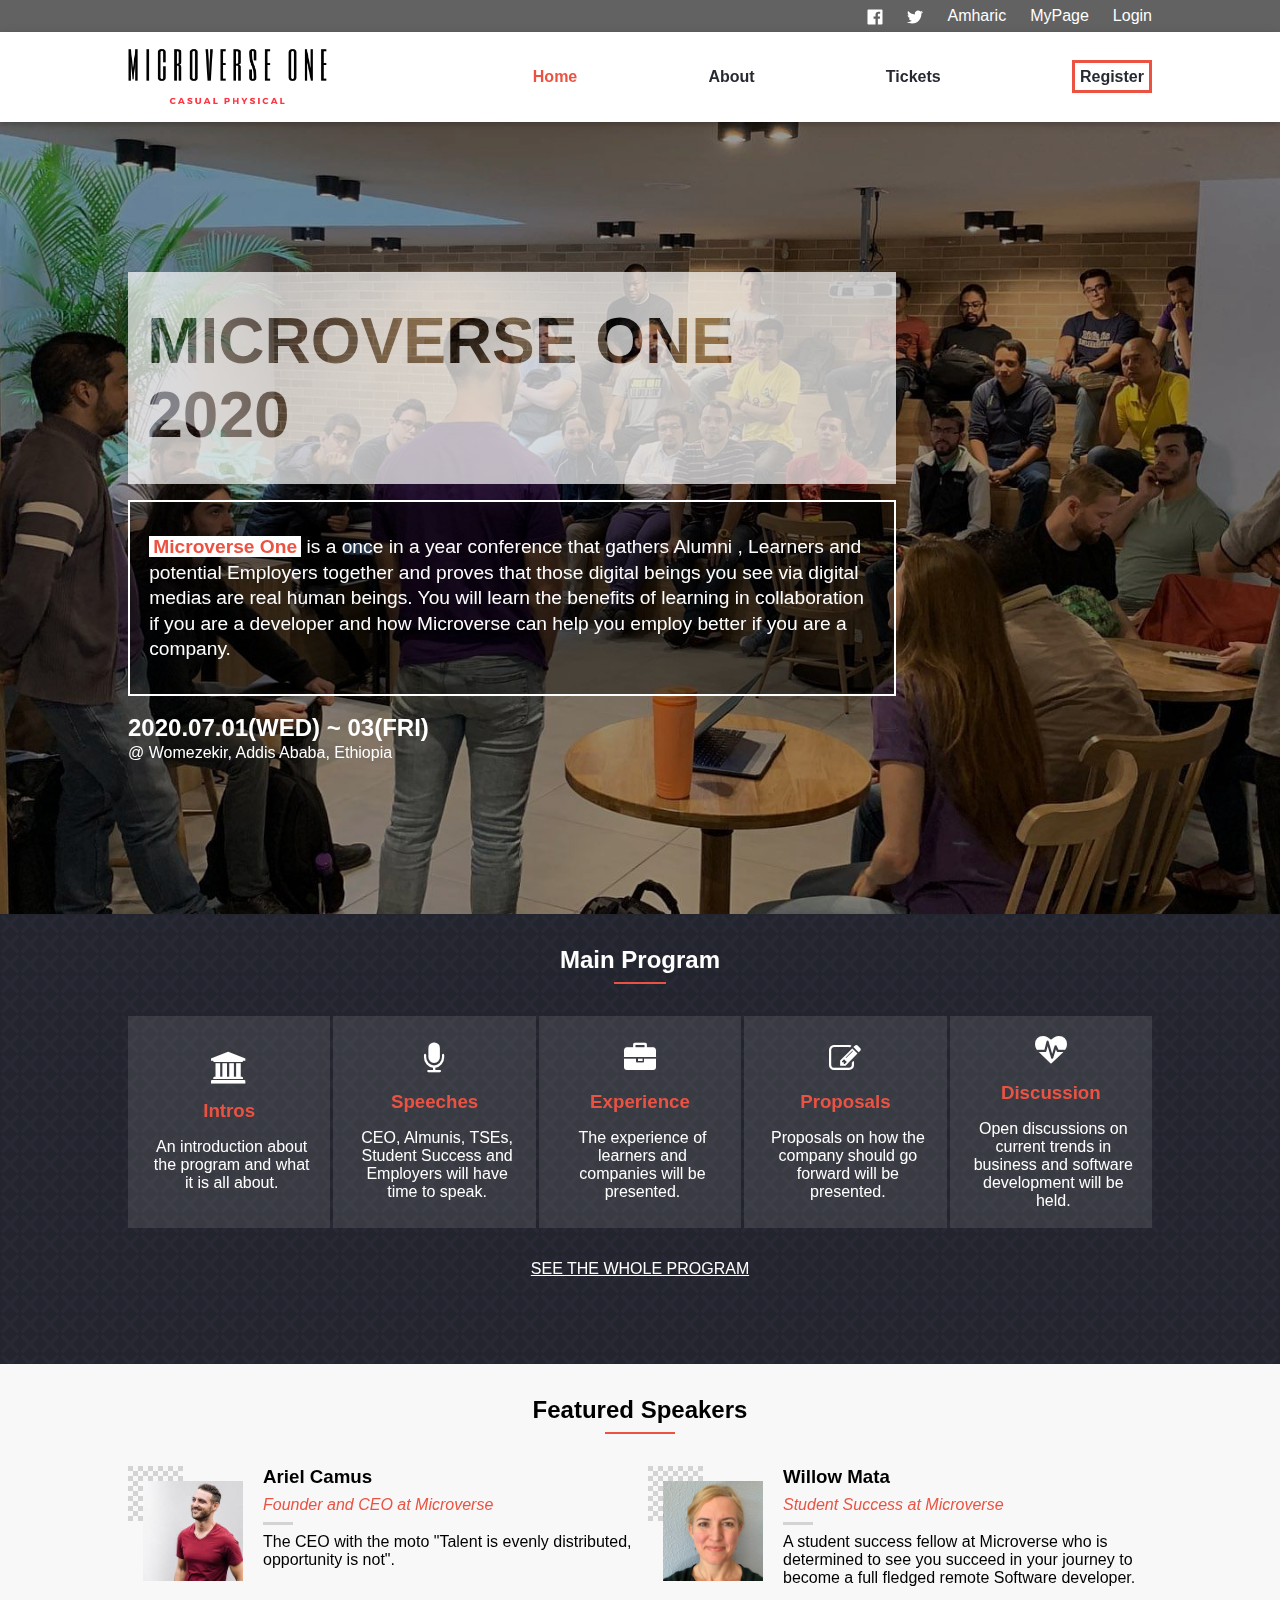
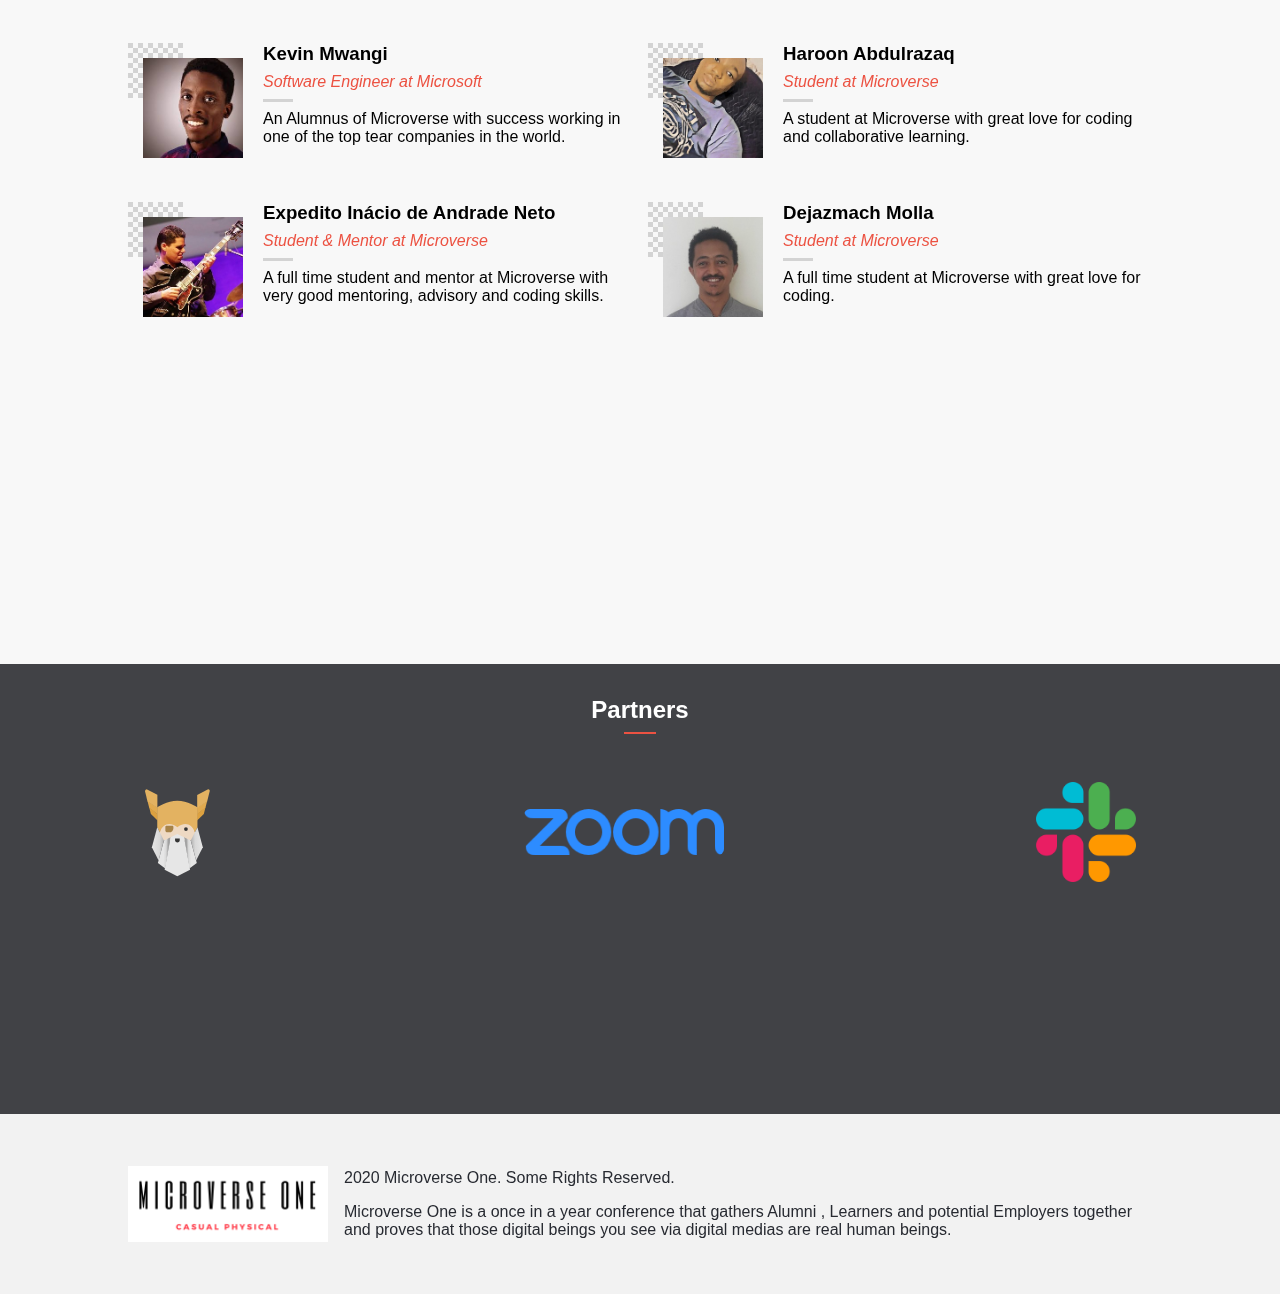
==== commit 2f86afa6: "Styled the main body of the About page" ====
--- a/index.html
+++ b/index.html
@@ -6,7 +6,7 @@
   <meta name="viewport" content="width=device-width, initial-scale=1.0">
   <title>Home | Microverse One </title>
   <link rel="stylesheet" href="styles/common.css">
-  <link rel="stylesheet" href="styles/main.css">
+  <link rel="stylesheet" href="styles/home.css">
   <link rel="shortcut icon" href="/images/MO.png" type="image/x-icon">
   <link rel="stylesheet" href="https://stackpath.bootstrapcdn.com/font-awesome/4.7.0/css/font-awesome.min.css" />
 </head>
@@ -26,10 +26,10 @@
         <a href="#"><img src="./images/microverse_one2.png" alt="Logo"></a>
         <div class="right-lg-nav">
           <ul>
-            <li><a href="#" class="red bold-700">Home</a></li>
-            <li><a href="/about.html" class="black bold-700">About</a></li>
-            <li><a href="#" class="black bold-700">Tickets</a></li>
-            <li><a href="#" class="black bold-700 border-red-3">Register</a></li>
+            <li><a href="#" class="red">Home</a></li>
+            <li><a href="/about.html" class="black">About</a></li>
+            <li><a href="#" class="black">Tickets</a></li>
+            <li><a href="#" class="black border-red-3">Register</a></li>
           </ul>
         </div>
       </div>
--- a/styles/common.css
+++ b/styles/common.css
@@ -32,6 +32,14 @@
   display: none;
 }
 
+.border-red-3 {
+  border: 3px solid #EC5242;
+  padding: 5px;
+}
+
+.right-lg-nav ul a {
+  font-weight: bold;
+}
 .main-nav > a {
   display: block;
   width: 40px;
@@ -58,7 +66,7 @@
 }
 
 main > section:first-of-type {
-  margin-top: 7.5rem;
+  margin-top: 6.5rem;
 }
 
 .page-pad-sm {
--- a/styles/home.css
+++ b/styles/home.css
@@ -0,0 +1,296 @@
+
+.welcome {
+  min-height: 90vh;
+  background: url(/images/meeting1.jpg) no-repeat;
+  background-position: center;
+  background-size: cover;
+  background-attachment: fixed; 
+}
+
+.welcome > div {
+  min-height: 90vh;
+  background-color: rgba(0, 0, 0, 0.4);
+  display: flex;
+  flex-direction: column;
+  align-items: center;
+  justify-content: center;
+}
+
+.welcome h1 {
+  font-size: 2rem;
+  color: #000;
+  background-color: rgba(255, 255, 255, 0.7);
+  mix-blend-mode: screen;
+  font-weight: 800;
+  text-transform: uppercase;
+  overflow: hidden;
+  padding: 1rem;
+  margin-top: 2rem;
+}
+
+.welcome p:first-of-type {
+  padding: 1rem 1rem;
+  color: white;
+  border: 2px solid white;
+  background-color: rgba(0, 0, 0, 0.4);
+  font-size: 1rem;
+  line-height: 1.5rem;
+}
+
+.welcome p {
+  color: white;
+}
+
+.welcome p:not(:last-of-type) {
+  margin-top: 1rem;
+}
+
+.welcome b {
+  background-color: white;
+  padding: 0 .25rem;
+}
+
+.meeting-time {
+  font-size: 1.2rem;
+  font-weight: 700;
+}
+
+.meeting-time + p {
+  margin-bottom: 2rem;
+}
+
+.welcome h1,
+.welcome p {
+  width: 85%;
+  text-align: center;
+}
+
+.main-programs {
+  background: url(/images/main-prog-bg.png) repeat;
+  min-height: 50vh;
+}
+
+.speakers {
+  min-height: 100vh;
+  background-color: #f8f8f8;
+}
+
+.speaker-desc {
+  margin-left: 135px;
+  text-align: left;
+}
+
+.speaker-desc > * {
+  margin-bottom: .5rem;
+}
+
+.speaker-desc > p:first-of-type {
+  text-emphasis: italic;
+  color: #EC5242;
+}
+
+.speaker-desc > div {
+  width: 30px;
+  height: 3px;
+  background-color: #d3d3d3;
+}
+
+.partners {
+  min-height: 50vh;
+  background-color: #414246;
+}
+
+.partners h2 {
+  color: white;
+}
+
+.partners-list {
+  display: flex;
+  align-items: center;
+  justify-content: space-between;
+  flex-wrap: wrap;
+
+}
+
+.partners img {
+  max-width: 200px;
+  max-height: 100px;
+  border-radius: 6px;
+  margin: 1rem;
+}
+
+.program {
+  text-align: center;
+  background-color: rgba(255, 255, 255, 0.1);
+  margin-bottom: 1rem;
+  padding: 1rem 1rem 0;
+  width: 100%;
+  display: grid;
+  grid-template-columns: 1fr 3fr 5fr;
+  border: 2px solid transparent;
+  align-content: center;
+}
+
+.program:hover {
+  border: 2px solid white;
+}
+
+.program p,
+.program i {
+  color: white;
+}
+
+.program i {
+  font-size: 2rem;
+}
+
+.program > * {
+  padding-bottom: 1rem;
+  text-align: left;
+  align-self: center;
+}
+
+.program h2 {
+  font-size: 1.2rem;
+  font-weight: 700;
+}
+
+.program p {
+  margin-left: 5px;
+}
+
+.main-programs > div > h2 {
+  text-align: center;
+  color: white;
+}
+
+.join-program {
+  display: inline-block;
+  padding: 1rem;
+  background-color: #EC5242;
+  color: white;
+  font-size: 1.5rem;
+  margin-bottom: 2rem;
+}
+
+.main-programs > a:first-of-type {
+  display: none;
+}
+
+.speaker-grid article {
+  position: relative;;
+}
+
+.speaker-grid > article {
+  margin-bottom: 4rem;
+}
+
+.speaker-grid article img {
+  position: absolute;
+  left: 15px;
+  top: 15px;
+  width: 100px;
+  transition: 300ms all ease-out;
+}
+
+.speaker-grid article img:hover {
+  left: 0;
+  top: 0;
+  width: 115px;
+}
+
+@media screen and (min-width: 768px) {
+  .welcome {
+    margin-top: 6.5rem;
+  }
+
+  .welcome > div {
+    align-items: flex-start;
+  }
+
+  .welcome p:first-of-type {
+    padding: 1.5rem 1rem;
+    line-height: 1.5rem;
+    font-size: 1.1rem;
+  }
+
+  .meeting-time {
+    padding: 0;
+    margin-top: 1rem;
+    font-size: 1.5rem;
+    line-height: 2rem;
+  }
+
+  .meeting-time+p {
+    margin-bottom: 3rem;
+  }
+
+  .welcome h1 {
+    display: block;
+    font-size: 3rem;
+    padding: 1.2rem;
+    margin-top: 4rem;
+  }
+
+  .welcome h1,
+  .welcome p {
+    width: 85%;
+    text-align: left;
+  }
+
+  .programs {
+    display: grid;
+    grid-template-columns: repeat(5, 1fr);
+    gap: 3px;
+  }
+
+  .program {
+    display: block;
+    margin-bottom: 0;
+    text-align: center;
+  }
+
+  .program > * {
+    text-align: center;
+  }
+
+  .join-program {
+    display: none;
+  }
+
+  .main-programs > a:first-of-type {
+    color: white;
+    text-decoration: underline;
+    display: block;
+    padding: 2rem 0 3rem;
+  }
+
+  .speaker-grid {
+    display: grid;
+    grid-template-columns: repeat(2, 1fr);
+    gap: 1rem;
+  }
+
+  .speaker-grid > article {
+    margin-bottom: 2rem;
+  }
+}
+
+@media screen and (min-width: 1260px) {
+  .welcome p:first-of-type {
+    padding: 2rem 1.2rem;
+    line-height: 1.6rem;
+    font-size: 1.2rem;
+  }
+
+  .welcome h1 {
+    display: block;
+    font-size: 4rem;
+    padding: 2rem 1.2rem;
+  }
+
+  .welcome h1,
+  .welcome p {
+    width: 75%;
+  }
+} 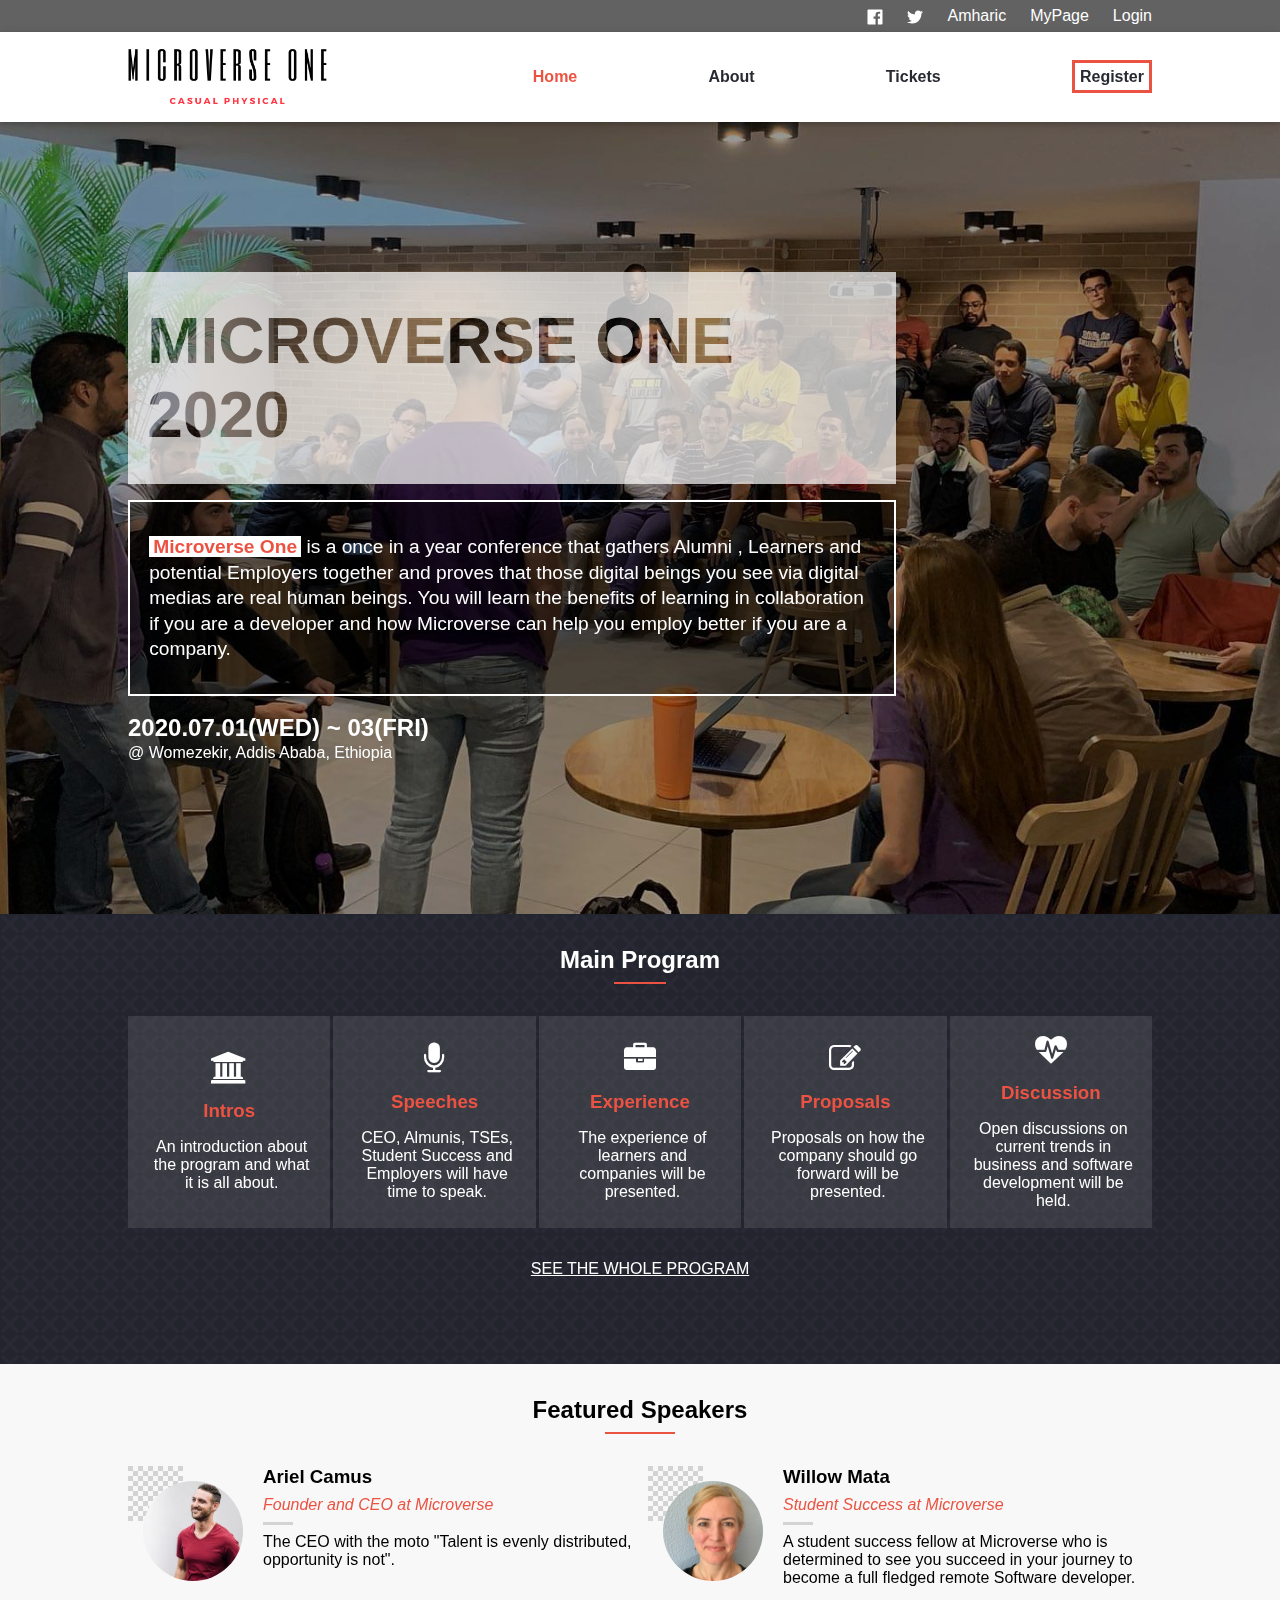
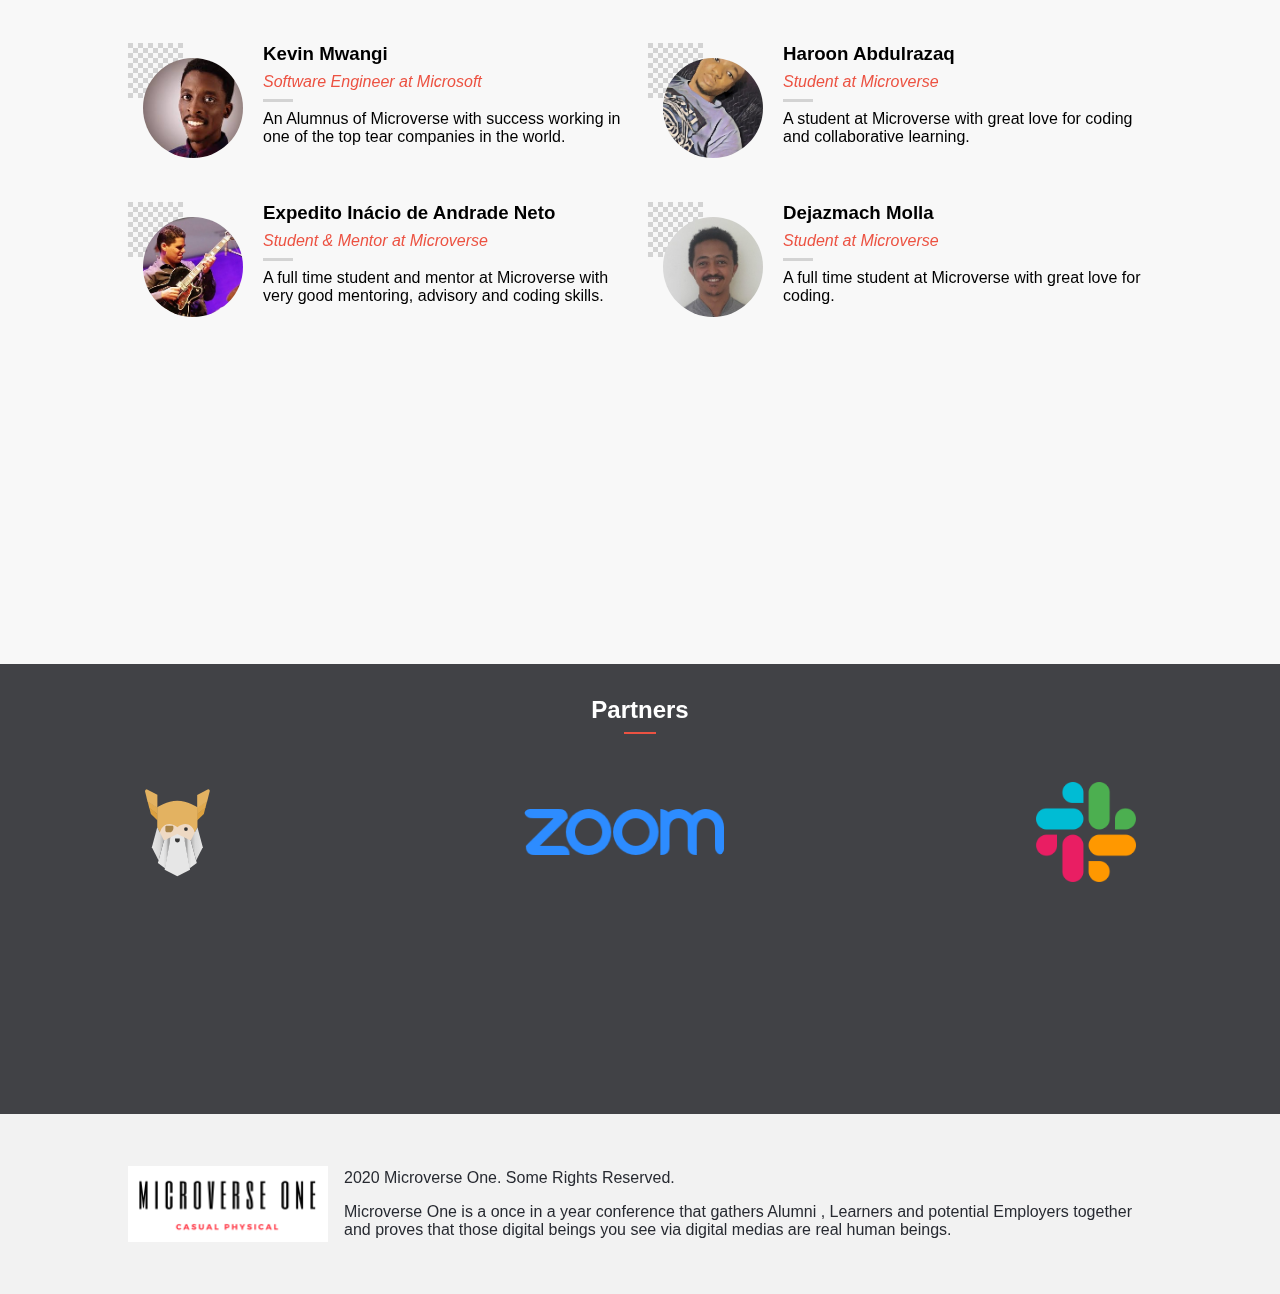
==== commit c383eaba: "Styled the sub-headings of the tickets page" ====
--- a/index.html
+++ b/index.html
@@ -28,7 +28,7 @@
           <ul>
             <li><a href="#" class="red">Home</a></li>
             <li><a href="/about.html" class="black">About</a></li>
-            <li><a href="#" class="black">Tickets</a></li>
+            <li><a href="tickets.html" class="black">Tickets</a></li>
             <li><a href="#" class="black border-red-3">Register</a></li>
           </ul>
         </div>
--- a/styles/common.css
+++ b/styles/common.css
@@ -35,6 +35,10 @@
 .border-red-3 {
   border: 3px solid #EC5242;
   padding: 5px;
+}
+
+.gray-bg {
+  background-color: #f7f7f7;
 }
 
 .right-lg-nav ul a {
--- a/styles/home.css
+++ b/styles/home.css
@@ -190,6 +190,7 @@
   left: 15px;
   top: 15px;
   width: 100px;
+  border-radius: 100%;
   transition: 300ms all ease-out;
 }
 
@@ -197,6 +198,7 @@
   left: 0;
   top: 0;
   width: 115px;
+  border-radius: 0;
 }
 
 @media screen and (min-width: 768px) {
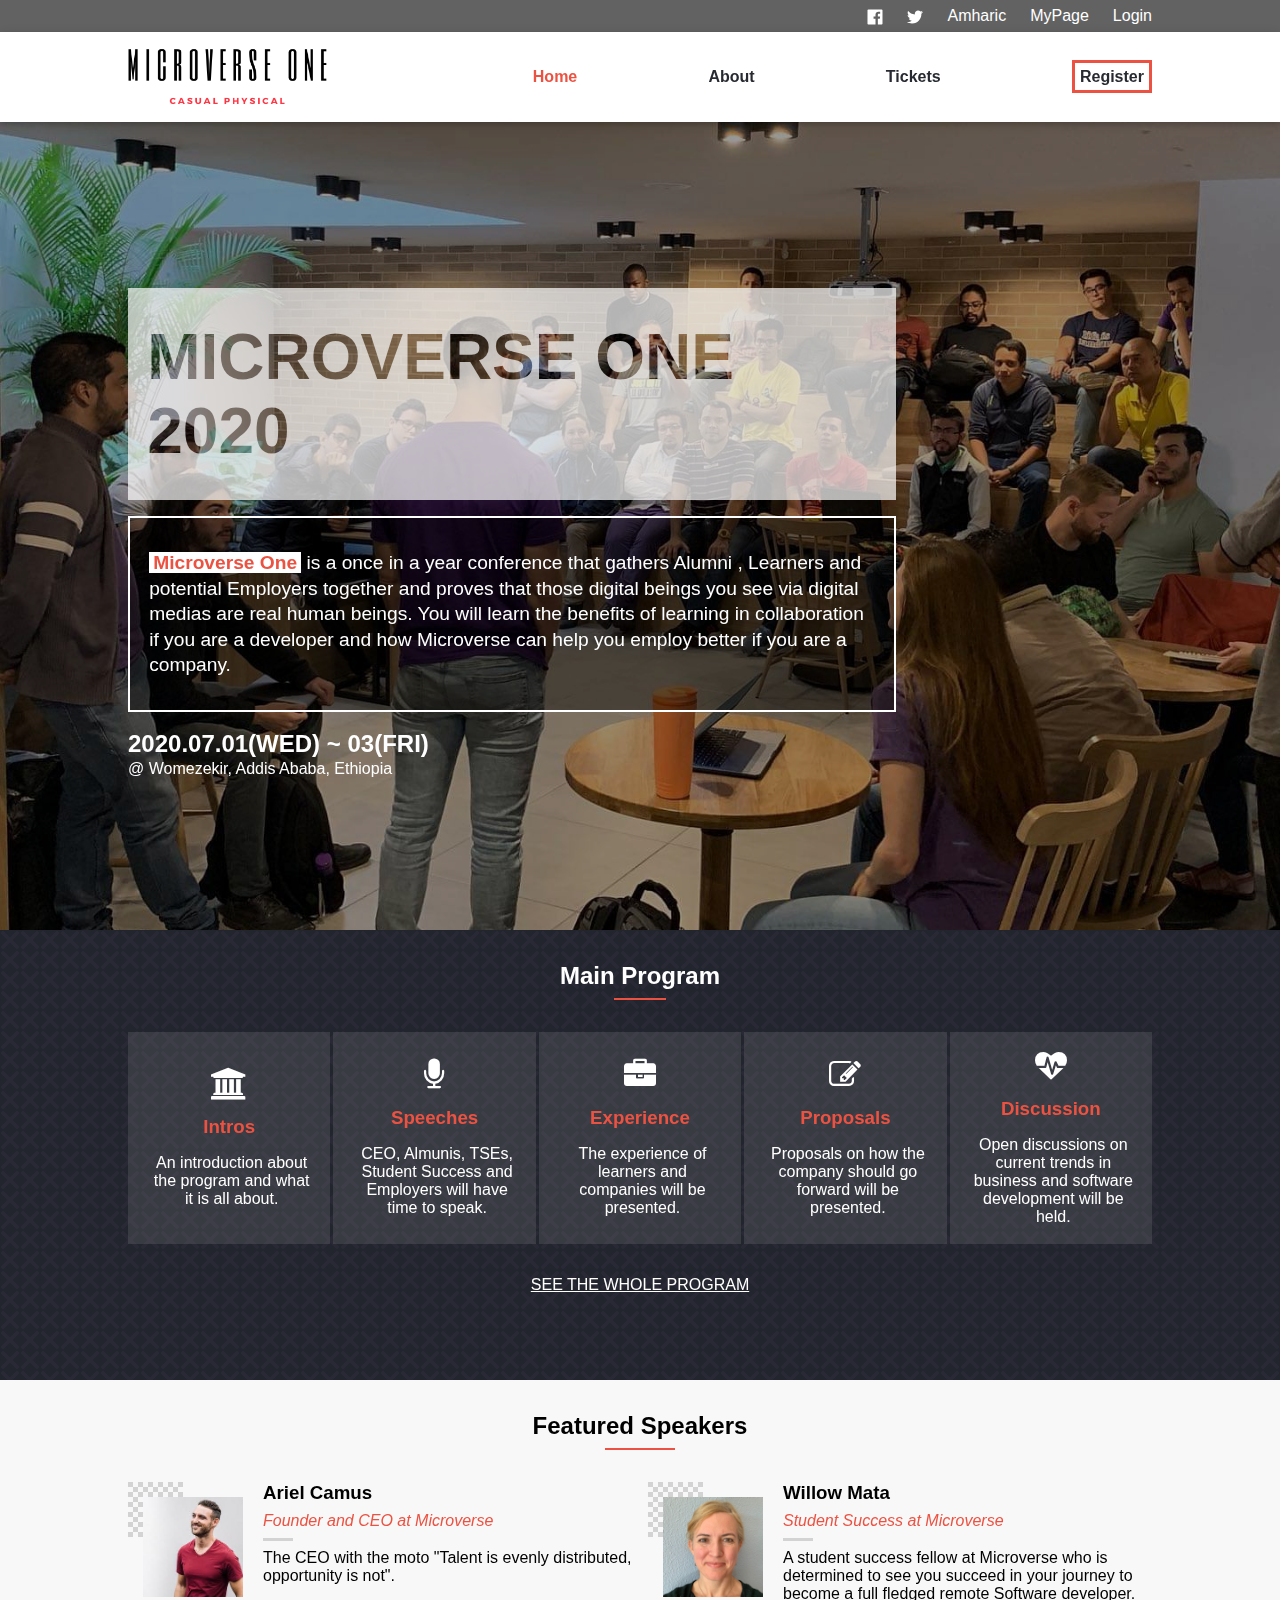
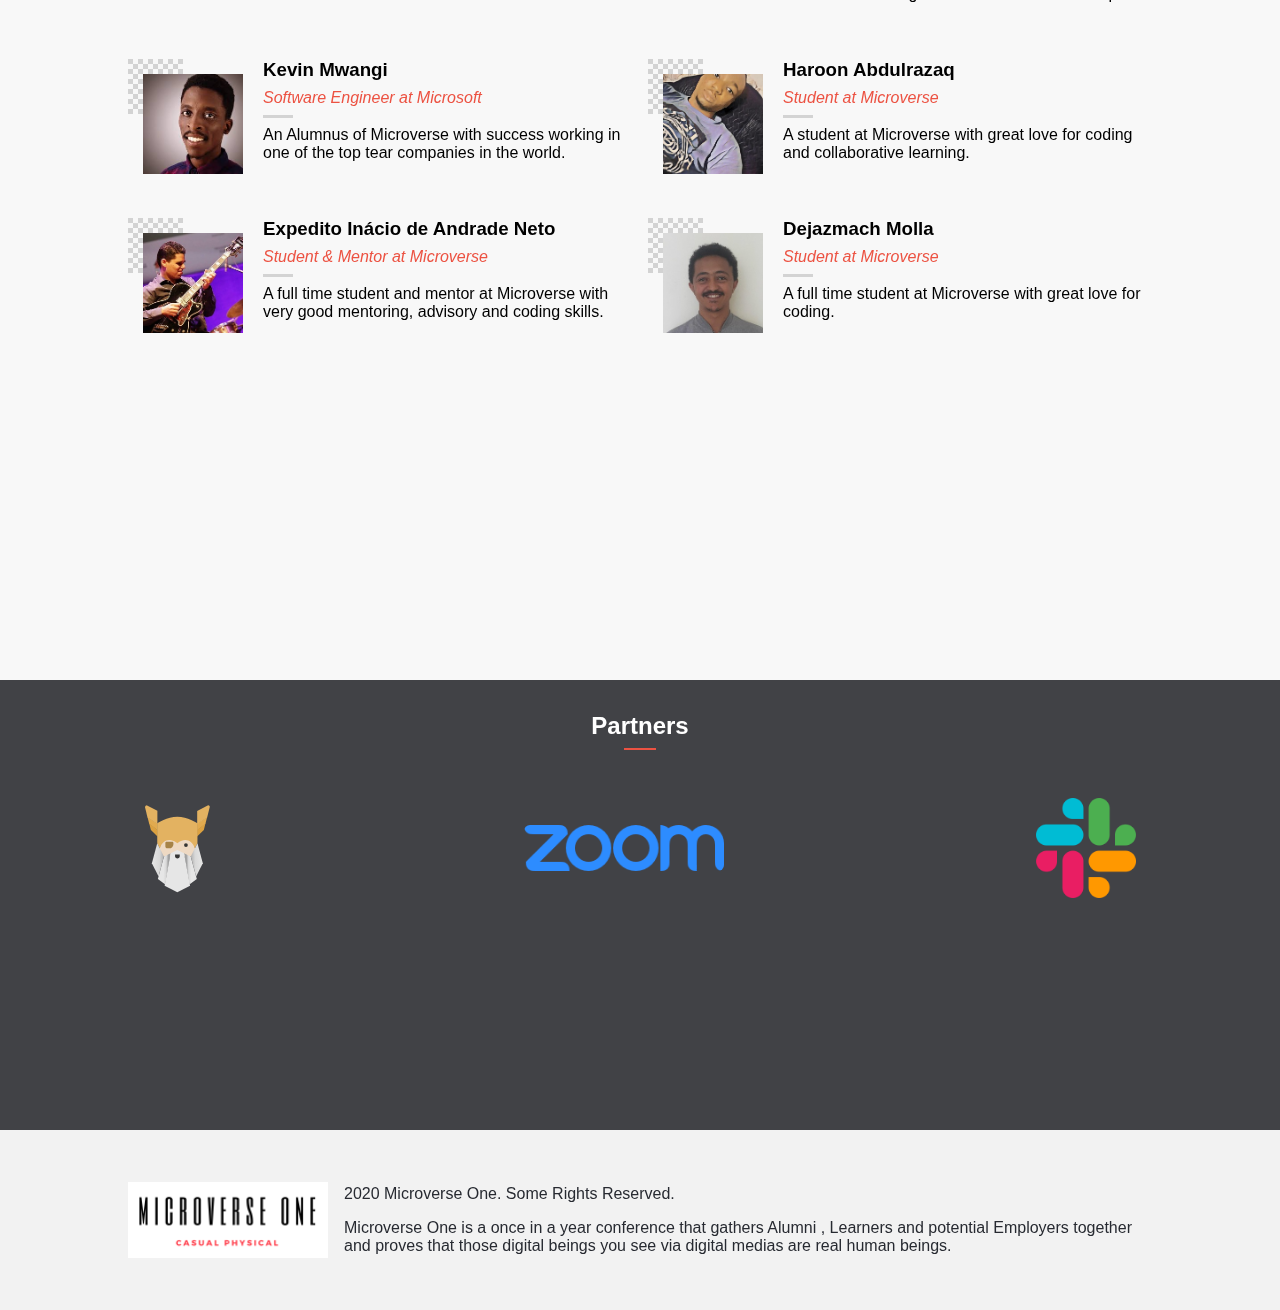
==== commit afe3e96c: "Created the navigation menu for small devices" ====
--- a/index.html
+++ b/index.html
@@ -21,7 +21,6 @@
       <li><a href="#">Login</a></li>
     </ul>
     <div class="main-nav page-pad-lg page-pad-sm">
-      <a href=""><img src="./images/menu.svg" alt="Navigation Menu"></a>
       <div class="lg-nav">
         <a href="#"><img src="./images/microverse_one2.png" alt="Logo"></a>
         <div class="right-lg-nav">
@@ -33,6 +32,16 @@
           </ul>
         </div>
       </div>
+    </div>
+    <button type="button" id="menu-icon"><img src="./images/menu.svg" alt="Navigation Menu"></button>
+    <!-- <a id="menu-icon" href=""></a> -->
+    <div class="sm-nav" id="hidden-nav">
+      <ul class="slide-nav">
+        <li><a href="/index.html">Home</a></li>
+        <li><a href="/about.html">About</a></li>
+        <li><a href="/tickets.html">Tickets</a></li>
+        <li><a href="#">Register</a></li>
+      </ul>
     </div>
   </nav>
   <main>
@@ -46,7 +55,6 @@
         <p class="meeting-time">2020.07.01(WED) ~ 03(FRI)</p>
         <p>@ Womezekir, Addis Ababa, Ethiopia</p>
       </div>
-
     </section>
     <section class="common-section main-programs page-pad-lg page-pad-sm">
       <div>
--- a/styles/common.css
+++ b/styles/common.css
@@ -32,6 +32,39 @@
   display: none;
 }
 
+.sm-nav {
+  position: fixed;
+  background-color: #272A31;
+  padding: 1.5rem;
+  height: 100vh;
+  z-index: 30;
+  top: 40px;
+  width: 200px;
+  display: flex;
+  flex-direction: column;
+  padding-left: 20xp;
+  left: -200px;
+
+}
+
+.slide-nav li {
+  margin-bottom: 1rem;
+  border: 2px solid white;
+}
+
+.slide-nav a {
+  color: white;
+  display: inline-block;
+  padding: .5rem;
+  width: 100%;
+  height: 100%;
+}
+
+#menu-icon:focus + #hidden-nav,
+#hidden-nav:hover {
+  left: 0;
+}
+
 .border-red-3 {
   border: 3px solid #EC5242;
   padding: 5px;
@@ -44,15 +77,6 @@
 .right-lg-nav ul a {
   font-weight: bold;
 }
-.main-nav > a {
-  display: block;
-  width: 40px;
-}
-
-.main-nav > a > img {
-  display: inline-block;
-  max-height: 2.5rem;
-}
 
 .social-link-nav {
   display: none;
@@ -66,20 +90,43 @@
   top: 0;
   background-color: white;
   box-shadow: none;
-  z-index: 3;
-}
-
-main > section:first-of-type {
-  margin-top: 6.5rem;
+  z-index: 30;
+}
+
+.sm-nav {
+  position: fixed;
+  z-index: 40;
+}
+
+nav > button {
+  display: flex;
+  width: 100%;
+  position: fixed;
+  top: 0;
+  left: 0;
+  z-index: 40;
+  background-color: white;
+  text-align: left;
+  padding: 0;
+  border: none;
+}
+
+nav > button img {
+  display: inline-block;
+  height: 2.5rem;
+  margin-left: 1.5rem;
 }
 
 .page-pad-sm {
   padding: 0 1.5rem;
 }
 
-
 .lg-nav {
   display: none;
+}
+
+main > section:first-of-type {
+  margin-top: 2.5rem;
 }
 
 .red {
@@ -148,7 +195,8 @@
     width: 100%;
   }
 
-  .main-nav > a {
+  nav > button,
+  .sm-nav {
     display: none;
   }
 
@@ -187,7 +235,7 @@
     position: fixed;
     top: 0;
     background-color: #626262;
-    z-index: 3;
+    z-index: 30;
   }
 
   .main-nav {
@@ -209,6 +257,10 @@
     margin: auto;
   }
 
+  main > section:first-of-type {
+    margin-top: 7.5rem;
+  }
+
   .square-grid-11 div:nth-child(2n+1) {
     background-color: #d3d3d3;
   }
--- a/styles/home.css
+++ b/styles/home.css
@@ -109,7 +109,7 @@
   align-items: center;
   justify-content: space-between;
   flex-wrap: wrap;
-
+  flex-direction: column;
 }
 
 .partners img {
@@ -190,7 +190,6 @@
   left: 15px;
   top: 15px;
   width: 100px;
-  border-radius: 100%;
   transition: 300ms all ease-out;
 }
 
@@ -198,7 +197,6 @@
   left: 0;
   top: 0;
   width: 115px;
-  border-radius: 0;
 }
 
 @media screen and (min-width: 768px) {
@@ -276,6 +274,10 @@
   .speaker-grid > article {
     margin-bottom: 2rem;
   }
+
+  .partners-list {
+    flex-direction: row;
+  }
 }
 
 @media screen and (min-width: 1260px) {
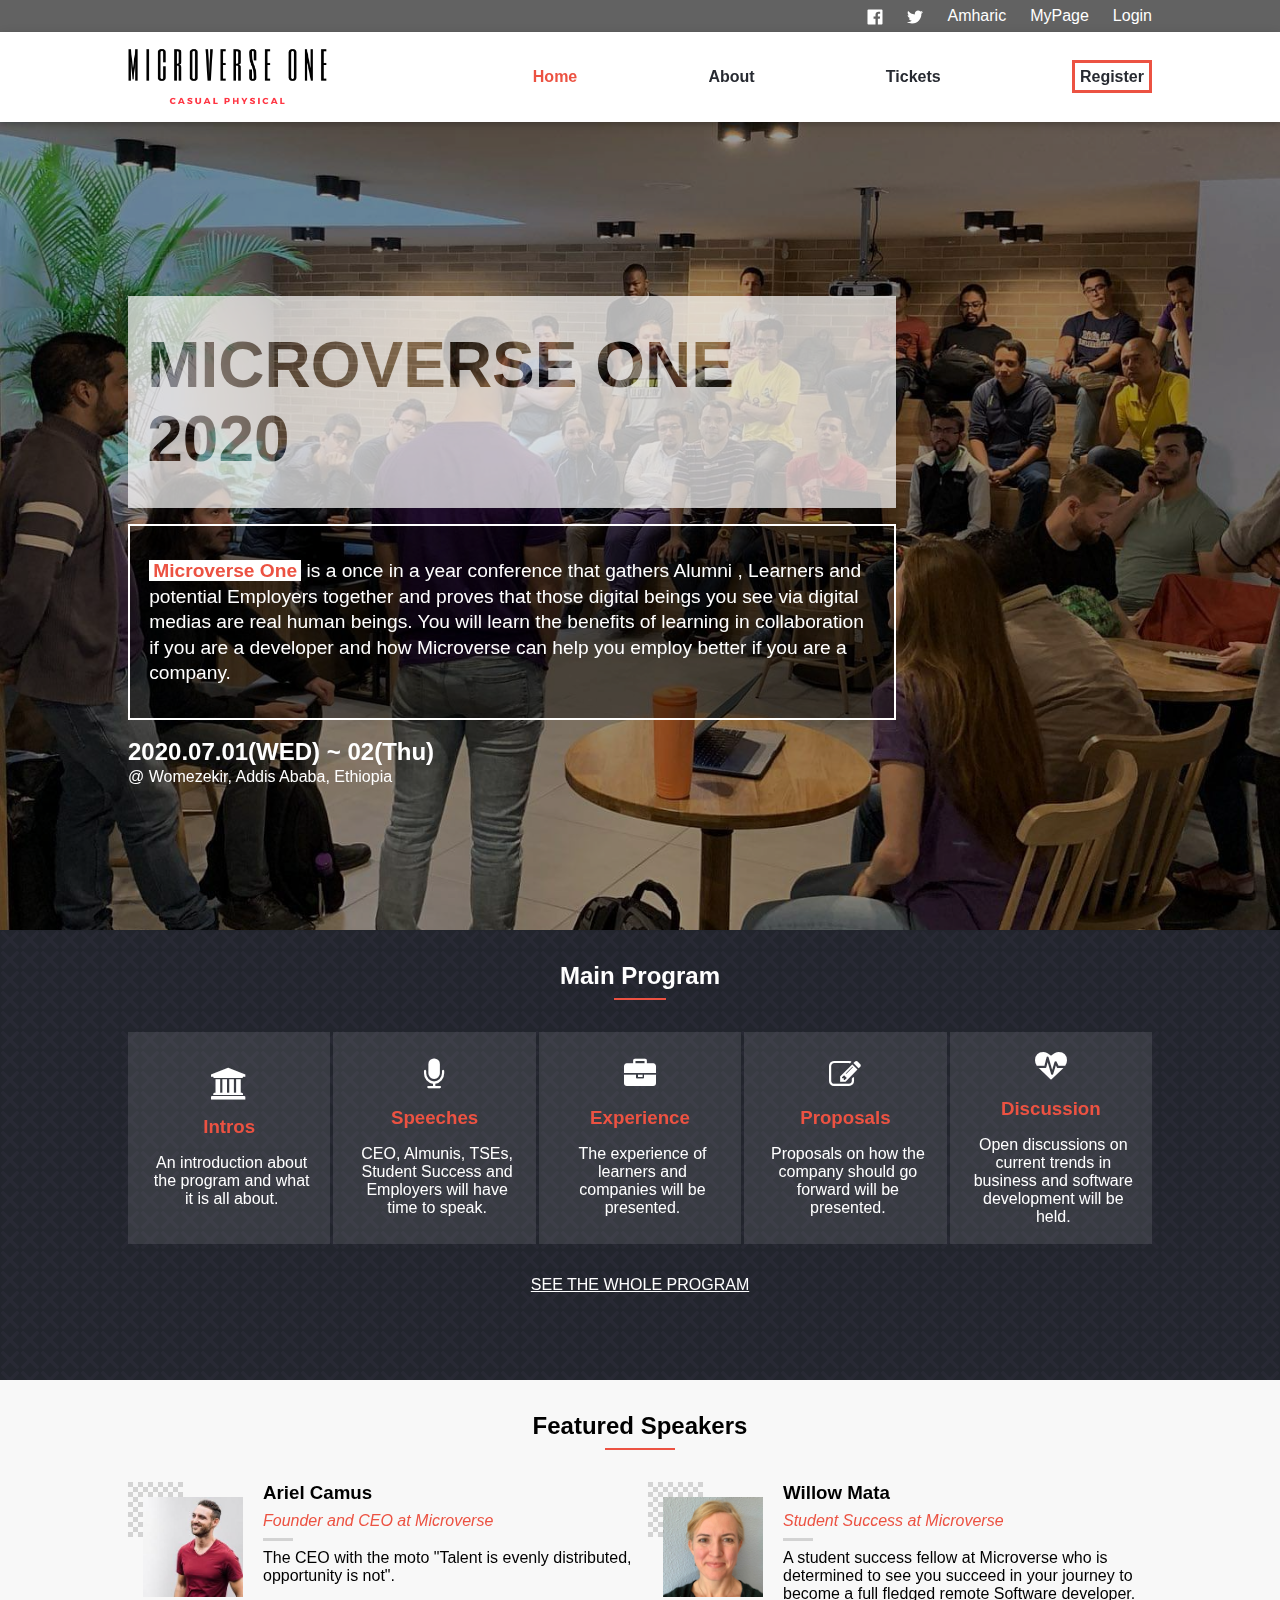
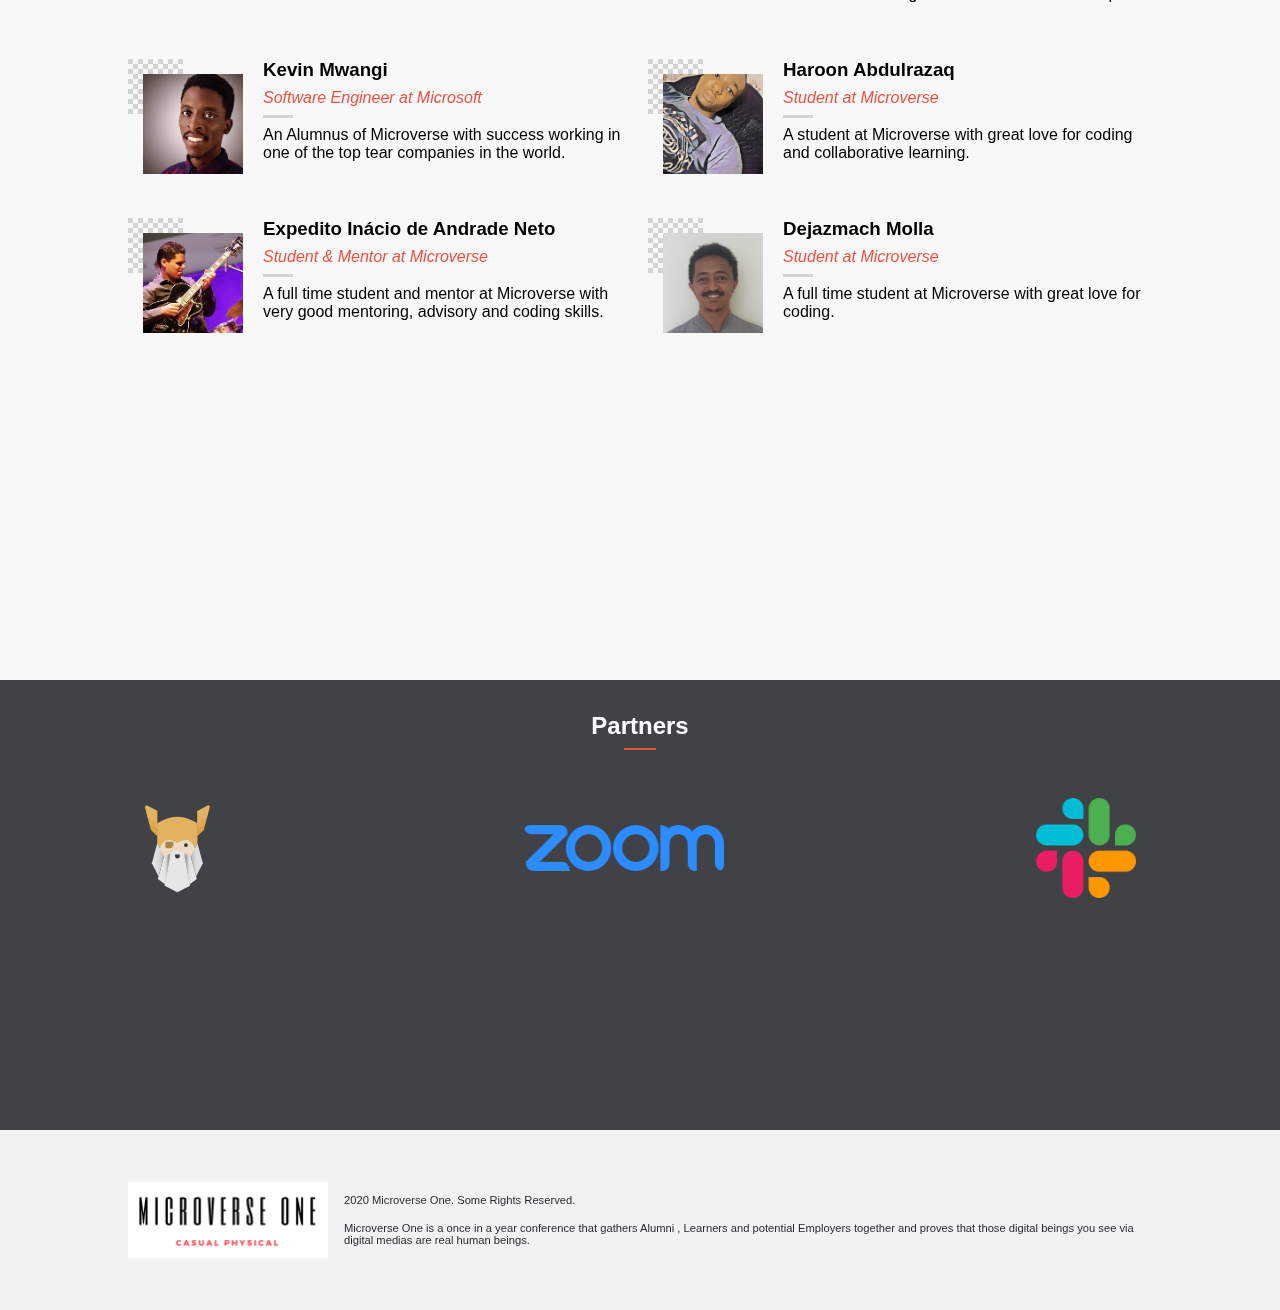
==== commit 3b3d8edb: "Fixed stylelint issues" ====
--- a/index.html
+++ b/index.html
@@ -33,11 +33,11 @@
         </div>
       </div>
     </div>
+    <div class="sm-nav-trigger"></div>
     <button type="button" id="menu-icon"><img src="./images/menu.svg" alt="Navigation Menu"></button>
-    <!-- <a id="menu-icon" href=""></a> -->
     <div class="sm-nav" id="hidden-nav">
       <ul class="slide-nav">
-        <li><a href="/index.html">Home</a></li>
+        <li><a class="red" href="/index.html">Home</a></li>
         <li><a href="/about.html">About</a></li>
         <li><a href="/tickets.html">Tickets</a></li>
         <li><a href="#">Register</a></li>
@@ -52,7 +52,7 @@
           Employers together and proves that those digital beings you see via digital medias are real human beings. You
           will learn the benefits of learning in collaboration if you are a developer and how Microverse can help you
           employ better if you are a company.</p>
-        <p class="meeting-time">2020.07.01(WED) ~ 03(FRI)</p>
+        <p class="meeting-time">2020.07.01(WED) ~ 02(Thu)</p>
         <p>@ Womezekir, Addis Ababa, Ethiopia</p>
       </div>
     </section>
--- a/styles/common.css
+++ b/styles/common.css
@@ -19,8 +19,9 @@
 footer {
   min-height: 20vh;
   display: flex;
-  color: #272A31;
+  color: #272a31;
   align-items: center;
+  background-color: #f2f2f2;
 }
 
 footer img {
@@ -28,23 +29,27 @@
   margin: 2rem 1rem 2rem 0;
 }
 
+footer p {
+  font-size: 0.7rem;
+}
+
 footer p:last-of-type {
   display: none;
 }
 
 .sm-nav {
   position: fixed;
-  background-color: #272A31;
+  background-color: #272a31;
   padding: 1.5rem;
   height: 100vh;
-  z-index: 30;
-  top: 40px;
+  z-index: 40;
+  top: 4rem;
   width: 200px;
   display: flex;
   flex-direction: column;
-  padding-left: 20xp;
+  padding-left: 20px;
   left: -200px;
-
+  transition: 200ms ease-in-out;
 }
 
 .slide-nav li {
@@ -53,29 +58,38 @@
 }
 
 .slide-nav a {
-  color: white;
   display: inline-block;
-  padding: .5rem;
+  padding: 0.7rem;
+  padding-left: 1rem;
   width: 100%;
   height: 100%;
-}
-
-#menu-icon:focus + #hidden-nav,
-#hidden-nav:hover {
+  font-weight: bold;
+}
+
+.right-lg-nav ul a {
+  font-weight: bold;
+}
+
+.slide-nav a:not([class="red"]) {
+  color: white;
+}
+
+.slide-nav a[class="red"] {
+  background-color: black;
+}
+
+#hidden-nav:hover,
+#menu-icon:focus + #hidden-nav {
   left: 0;
 }
 
 .border-red-3 {
-  border: 3px solid #EC5242;
+  border: 3px solid #ec5242;
   padding: 5px;
 }
 
 .gray-bg {
   background-color: #f7f7f7;
-}
-
-.right-lg-nav ul a {
-  font-weight: bold;
 }
 
 .social-link-nav {
@@ -93,14 +107,10 @@
   z-index: 30;
 }
 
-.sm-nav {
-  position: fixed;
-  z-index: 40;
-}
-
-nav > button {
+.sm-nav-trigger {
   display: flex;
   width: 100%;
+  height: 4rem;
   position: fixed;
   top: 0;
   left: 0;
@@ -111,7 +121,23 @@
   border: none;
 }
 
-nav > button img {
+.sm-nav-trigger + button {
+  width: 3rem;
+  position: fixed;
+  top: 0.5rem;
+  left: 0;
+  z-index: 40;
+  background-color: white;
+  text-align: left;
+  padding: 0;
+  border: none;
+}
+
+.sm-nav-trigger + button:focus {
+  outline: none;
+}
+
+.sm-nav-trigger + button img {
   display: inline-block;
   height: 2.5rem;
   margin-left: 1.5rem;
@@ -130,11 +156,11 @@
 }
 
 .red {
-  color: #EC5242;
+  color: #ec5242;
 }
 
 .black {
-  color: #272A31;
+  color: #272a31;
 }
 
 .common-section {
@@ -143,7 +169,16 @@
 
 .common-section h2 {
   padding-top: 2rem;
-  padding-bottom: .5rem;
+  padding-bottom: 0.5rem;
+}
+
+.square-grid-11 div {
+  width: 5px;
+  height: 5px;
+}
+
+.square-grid-11 div:nth-child(2n+1) {
+  background-color: #000;
 }
 
 .common-section > div:first-of-type {
@@ -154,7 +189,7 @@
 .common-section > div:first-of-type > div {
   width: 33%;
   height: 2px;
-  background-color: #EC5242;
+  background-color: #ec5242;
   margin: auto;
 }
 
@@ -166,23 +201,14 @@
   grid-template-columns: repeat(11, 1fr);
 }
 
-.square-grid-11 div {
-  width: 5px;
-  height: 5px;
-}
-
-.square-grid-11 div:nth-child(2n+1) {
-  background-color: #000;
-}
-
-footer {
-  background-color: #2e2e2e;
-  background-color: #f2f2f2;
-}
-
 @media screen and (min-width: 768px) {
+  footer p {
+    font-size: 0.7rem;
+  }
+
   .social-link-nav img {
     height: 1rem;
+    margin-top: 2px;
   }
 
   .lg-nav > a {
@@ -190,13 +216,14 @@
     width: 200px;
     margin-right: 20%;
   }
-  
+
   .lg-nav > a > img {
     width: 100%;
   }
 
-  nav > button,
-  .sm-nav {
+  .sm-nav-trigger + button,
+  .sm-nav,
+  .sm-nav-trigger {
     display: none;
   }
 
@@ -204,7 +231,6 @@
     display: flex;
     align-items: center;
     justify-content: space-between;
-
   }
 
   .right-lg-nav li {
@@ -220,10 +246,6 @@
     display: flex;
     align-items: center;
     font-size: 1rem;
-  }
-
-  .social-link-nav img {
-    margin-top: 2px;
   }
 
   .social-link-nav {
@@ -240,7 +262,7 @@
 
   .main-nav {
     top: 2rem;
-    box-shadow: 0 2px 5px 0 rgba(0,0,0,0.16), 0 2px 10px 0 rgba(0,0,0,0.12);
+    box-shadow: 0 2px 5px 0 rgba(0, 0, 0, 0.16), 0 2px 10px 0 rgba(0, 0, 0, 0.12);
   }
 
   .page-pad-lg {
@@ -269,4 +291,4 @@
     display: block;
     margin-top: 1rem;
   }
-}+}
--- a/styles/home.css
+++ b/styles/home.css
@@ -4,7 +4,7 @@
   background: url(/images/meeting1.jpg) no-repeat;
   background-position: center;
   background-size: cover;
-  background-attachment: fixed; 
+  background-attachment: fixed;
 }
 
 .welcome > div {
@@ -28,6 +28,33 @@
   margin-top: 2rem;
 }
 
+.welcome h1,
+.welcome p {
+  width: 85%;
+  text-align: center;
+}
+
+.meeting-time + p {
+  margin-bottom: 2rem;
+}
+
+.welcome p {
+  color: white;
+}
+
+.program p {
+  margin-left: 5px;
+}
+
+.program p,
+.program i {
+  color: white;
+}
+
+.program i {
+  font-size: 2rem;
+}
+
 .welcome p:first-of-type {
   padding: 1rem 1rem;
   color: white;
@@ -37,17 +64,13 @@
   line-height: 1.5rem;
 }
 
-.welcome p {
-  color: white;
-}
-
 .welcome p:not(:last-of-type) {
   margin-top: 1rem;
 }
 
 .welcome b {
   background-color: white;
-  padding: 0 .25rem;
+  padding: 0 0.25rem;
 }
 
 .meeting-time {
@@ -55,16 +78,6 @@
   font-weight: 700;
 }
 
-.meeting-time + p {
-  margin-bottom: 2rem;
-}
-
-.welcome h1,
-.welcome p {
-  width: 85%;
-  text-align: center;
-}
-
 .main-programs {
   background: url(/images/main-prog-bg.png) repeat;
   min-height: 50vh;
@@ -81,12 +94,12 @@
 }
 
 .speaker-desc > * {
-  margin-bottom: .5rem;
+  margin-bottom: 0.5rem;
 }
 
 .speaker-desc > p:first-of-type {
   text-emphasis: italic;
-  color: #EC5242;
+  color: #ec5242;
 }
 
 .speaker-desc > div {
@@ -133,15 +146,7 @@
 
 .program:hover {
   border: 2px solid white;
-}
-
-.program p,
-.program i {
-  color: white;
-}
-
-.program i {
-  font-size: 2rem;
+  cursor: pointer;
 }
 
 .program > * {
@@ -155,10 +160,6 @@
   font-weight: 700;
 }
 
-.program p {
-  margin-left: 5px;
-}
-
 .main-programs > div > h2 {
   text-align: center;
   color: white;
@@ -167,7 +168,7 @@
 .join-program {
   display: inline-block;
   padding: 1rem;
-  background-color: #EC5242;
+  background-color: #ec5242;
   color: white;
   font-size: 1.5rem;
   margin-bottom: 2rem;
@@ -178,7 +179,7 @@
 }
 
 .speaker-grid article {
-  position: relative;;
+  position: relative;
 }
 
 .speaker-grid > article {
@@ -208,6 +209,12 @@
     align-items: flex-start;
   }
 
+  .welcome h1,
+  .welcome p {
+    width: 85%;
+    text-align: left;
+  }
+
   .welcome p:first-of-type {
     padding: 1.5rem 1rem;
     line-height: 1.5rem;
@@ -221,21 +228,11 @@
     line-height: 2rem;
   }
 
-  .meeting-time+p {
-    margin-bottom: 3rem;
-  }
-
   .welcome h1 {
     display: block;
     font-size: 3rem;
     padding: 1.2rem;
     margin-top: 4rem;
-  }
-
-  .welcome h1,
-  .welcome p {
-    width: 85%;
-    text-align: left;
   }
 
   .programs {
@@ -281,6 +278,11 @@
 }
 
 @media screen and (min-width: 1260px) {
+  .welcome h1,
+  .welcome p {
+    width: 75%;
+  }
+
   .welcome p:first-of-type {
     padding: 2rem 1.2rem;
     line-height: 1.6rem;
@@ -292,9 +294,4 @@
     font-size: 4rem;
     padding: 2rem 1.2rem;
   }
-
-  .welcome h1,
-  .welcome p {
-    width: 75%;
-  }
-} +}
